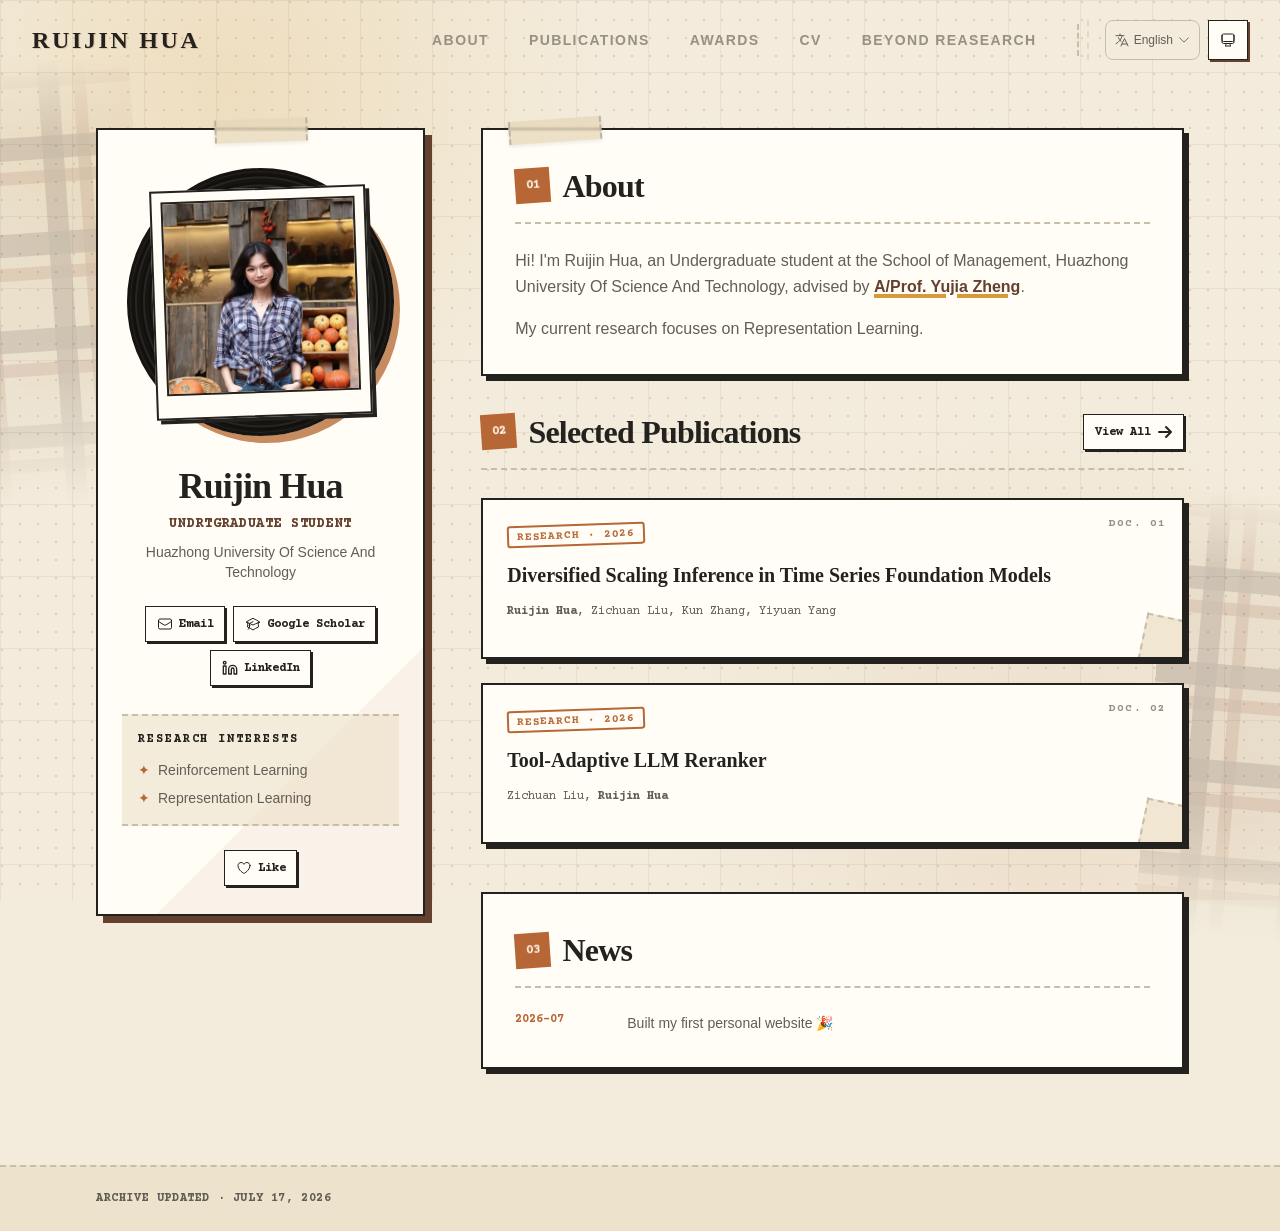
==== index.html @ 6fd224b4 "deploy: update personal website" ====
<!DOCTYPE html><html lang="en" class="scroll-smooth __variable_90e039 __variable_72efe0"><head><meta charSet="utf-8"/><meta name="viewport" content="width=device-width, initial-scale=1"/><link rel="preload" href="/_next/static/media/09f7b6b7f4b56175-s.p.woff2" as="font" crossorigin="" type="font/woff2"/><link rel="preload" href="/_next/static/media/111c93f1bc244164-s.p.woff2" as="font" crossorigin="" type="font/woff2"/><link rel="preload" href="/_next/static/media/828e2958d60bafae-s.p.woff2" as="font" crossorigin="" type="font/woff2"/><link rel="preload" as="image" href="/pic.webp"/><link rel="stylesheet" href="/_next/static/css/dcb4f4317fb0b01f.css" data-precedence="next"/><link rel="preload" as="script" fetchPriority="low" href="/_next/static/chunks/webpack-fb77278d7ba6eedd.js"/><script src="/_next/static/chunks/4bd1b696-bebff0c8ff51ea96.js" async=""></script><script src="/_next/static/chunks/684-4647962414a1f716.js" async=""></script><script src="/_next/static/chunks/main-app-37f6ae3cd4933d7b.js" async=""></script><script src="/_next/static/chunks/985-14a67e0942c586fa.js" async=""></script><script src="/_next/static/chunks/654-9791e7b268088b64.js" async=""></script><script src="/_next/static/chunks/659-5ff30dbaa3307cd6.js" async=""></script><script src="/_next/static/chunks/app/layout-3bff8e3418ca4661.js" async=""></script><script src="/_next/static/chunks/161-66b1f65308fcf890.js" async=""></script><script src="/_next/static/chunks/564-d0d5112e43885b52.js" async=""></script><script src="/_next/static/chunks/app/page-f70064fa65fbefa9.js" async=""></script><meta name="next-size-adjust" content=""/><link rel="icon" href="/icon.svg" type="image/svg+xml"/><link rel="dns-prefetch" href="https://jialeliu.com"/><link rel="preconnect" href="https://jialeliu.com" crossorigin=""/><link rel="preload" as="font" type="font/woff2" href="https://jialeliu.com/fonts/georgiab.woff2" crossorigin=""/><link rel="preload" as="font" type="font/woff2" href="/fonts/ChillHuoGothic_F_Bold.woff2" crossorigin=""/><script>
              try {
                const theme = localStorage.getItem('theme-storage');
                const parsed = theme ? JSON.parse(theme) : null;
                const setting = parsed?.state?.theme || 'system';
                const prefersDark = typeof window !== 'undefined' && window.matchMedia && window.matchMedia('(prefers-color-scheme: dark)').matches;
                const effective = setting === 'dark' ? 'dark' : (setting === 'light' ? 'light' : (prefersDark ? 'dark' : 'light'));
                var root = document.documentElement;
                root.classList.add(effective);
                root.setAttribute('data-theme', effective);
              } catch (e) {
                var root = document.documentElement;
                root.classList.add('light');
                root.setAttribute('data-theme', 'light');
              }
            </script><script>
    try {
      const cfg = {"enabled":true,"locales":["zh","en"],"defaultLocale":"en","mode":"fixed","fixedLocale":"en","persist":true,"switcher":true,"labels":{"zh":"中文","en":"English"}};
      const storageKey = 'locale-storage';
      const normalize = (value) => typeof value === 'string' ? value.trim().replace('_', '-').toLowerCase() : '';
      const matchLocale = (candidate) => {
        const normalized = normalize(candidate);
        if (!normalized) return null;
        if (cfg.locales.includes(normalized)) return normalized;
        const language = normalized.split('-')[0];
        if (cfg.locales.includes(language)) return language;
        return null;
      };

      let resolved = null;

      if (!cfg.enabled) {
        resolved = cfg.defaultLocale;
      } else if (cfg.persist) {
        resolved = matchLocale(localStorage.getItem(storageKey));
      }

      if (!resolved) {
        if (cfg.mode === 'fixed') {
          resolved = cfg.fixedLocale;
        } else {
          resolved = matchLocale(navigator.language);
        }
      }

      if (!resolved) {
        resolved = cfg.defaultLocale;
      }

      const root = document.documentElement;
      root.lang = resolved;
      root.setAttribute('data-locale', resolved);

      if (cfg.persist) {
        localStorage.setItem(storageKey, resolved);
      }
    } catch (e) {
      const root = document.documentElement;
      root.lang = 'en';
      root.setAttribute('data-locale', 'en');
    }
  </script><title>Ruijin Hua</title><meta name="description" content="Undergraduate student at Huazhong University Of Science And Technology."/><meta name="author" content="Ruijin Hua"/><meta name="keywords" content="Ruijin Hua,PhD,Research,Huazhong University Of Science And Technology"/><meta name="creator" content="Ruijin Hua"/><meta name="publisher" content="Ruijin Hua"/><meta property="og:title" content="Ruijin Hua"/><meta property="og:description" content="Undergraduate student at Huazhong University Of Science And Technology."/><meta property="og:site_name" content="Ruijin Hua&#x27;s Academic Website"/><meta property="og:locale" content="en_US"/><meta property="og:type" content="website"/><meta name="twitter:card" content="summary"/><meta name="twitter:title" content="Ruijin Hua"/><meta name="twitter:description" content="Undergraduate student at Huazhong University Of Science And Technology."/><link rel="icon" href="/icon.svg"/><script>document.querySelectorAll('body link[rel="icon"], body link[rel="apple-touch-icon"]').forEach(el => document.head.appendChild(el))</script><script src="/_next/static/chunks/polyfills-42372ed130431b0a.js" noModule=""></script></head><body class="min-h-screen bg-paper-base font-sans text-ink-black antialiased selection:bg-retro-yellow selection:text-black transition-colors duration-200"><div style="visibility:hidden"><nav class="fixed top-0 left-0 right-0 z-50" data-headlessui-state=""><div class="transition-all duration-200 ease-out border-b-2 bg-transparent border-transparent" style="transform:translateY(-100px)"><div class="max-w-7xl mx-auto px-4 sm:px-6 lg:px-8"><div class="flex justify-between items-center h-16 lg:h-20"><a class="group flex items-center gap-3 flex-shrink-0" href="/"><span class="brand-wordmark text-xl text-foreground transition-colors duration-300 group-hover:text-retro-red lg:text-2xl">Ruijin Hua</span></a><div class="hidden lg:block"><div class="ml-10 flex items-center space-x-3"><div class="relative flex items-baseline space-x-2 mr-4"><a data-nav-href="/" class="relative px-4 py-2 text-sm font-punk rounded-none transition-colors duration-150 z-10 text-foreground" href="/">About</a><a data-nav-href="/publications" class="relative px-4 py-2 text-sm font-punk rounded-none transition-colors duration-150 z-10 text-neutral-500" href="/publications/">Publications</a><a data-nav-href="/awards" class="relative px-4 py-2 text-sm font-punk rounded-none transition-colors duration-150 z-10 text-neutral-500" href="/awards/">Awards</a><a data-nav-href="/cv" class="relative px-4 py-2 text-sm font-punk rounded-none transition-colors duration-150 z-10 text-neutral-500" href="/cv/">CV</a><a data-nav-href="/beyond-research" class="relative px-4 py-2 text-sm font-punk rounded-none transition-colors duration-150 z-10 text-neutral-500" href="/beyond-research/">Beyond Reasearch</a></div><span class="mx-2 hidden h-8 border-l-2 border-dashed border-paper-line lg:block" aria-hidden="true"></span><div class="flex items-center gap-2 border-l-2 border-dashed border-neutral-300 pl-4"><div class="flex h-10 w-14 items-center justify-center rounded-lg border border-neutral-200 bg-background dark:border-[rgba(148,163,184,0.24)] dark:bg-neutral-800"><div class="h-4 w-6 animate-pulse rounded bg-neutral-300"></div></div><div class="nav-control" aria-hidden="true"><span class="nav-control-dot"></span></div></div></div></div><div class="lg:hidden flex items-center space-x-3"><div class="flex h-10 w-14 items-center justify-center rounded-lg border border-neutral-200 bg-background dark:border-[rgba(148,163,184,0.24)] dark:bg-neutral-800"><div class="h-4 w-6 animate-pulse rounded bg-neutral-300"></div></div><div class="nav-control" aria-hidden="true"><span class="nav-control-dot"></span></div><button class="inline-flex items-center justify-center p-2 border-2 border-foreground bg-background text-foreground hover:bg-primary hover:text-background focus:outline-none focus:ring-0 shadow-[2px_2px_0_0_var(--color-foreground)] transition-all active:translate-x-[2px] active:translate-y-[2px] active:shadow-none" id="headlessui-disclosure-button-«R7pdb»" type="button" aria-expanded="false" data-headlessui-state=""><span class="sr-only">Open main menu</span><div><svg xmlns="http://www.w3.org/2000/svg" fill="none" viewBox="0 0 24 24" stroke-width="1.5" stroke="currentColor" aria-hidden="true" data-slot="icon" class="block h-5 w-5 stroke-[3]"><path stroke-linecap="round" stroke-linejoin="round" d="M3.75 6.75h16.5M3.75 12h16.5m-16.5 5.25h16.5"></path></svg></div></button></div></div></div></div></nav><main class="min-h-screen pt-16 lg:pt-20"><div class="mx-auto min-h-screen max-w-6xl px-4 py-8 sm:px-6 lg:px-8 lg:py-12"><div class="grid grid-cols-1 items-start gap-10 lg:grid-cols-[minmax(280px,0.82fr)_minmax(0,1.75fr)] lg:gap-14"><div class="lg:col-span-1"><aside class="profile-scrapbook self-start" style="opacity:0;transform:translateY(18px)"><span class="washi-tape" aria-hidden="true"></span><div class="profile-photo-stage"><span class="vinyl-record" aria-hidden="true"></span><div class="polaroid-frame record-polaroid -rotate-2"><div class="relative aspect-square overflow-hidden border-2 border-ink-black bg-paper-kraft"><img alt="Ruijin Hua" decoding="async" data-nimg="fill" class="object-cover object-[center_38%] saturate-[.9] contrast-[1.03]" style="position:absolute;height:100%;width:100%;left:0;top:0;right:0;bottom:0;color:transparent" src="/pic.webp"/></div></div></div><div class="mt-7 text-center"><h1 class="brand-heading text-4xl font-black tracking-tight text-ink-black">Ruijin Hua</h1><p class="mt-2 font-typewriter text-sm font-bold uppercase tracking-wider text-retro-blue">Undrtgraduate Student</p><p class="mt-2 text-sm text-ink-muted">Huazhong University Of Science And Technology</p></div><div class="mt-6 flex flex-wrap justify-center gap-2"><a href="mailto:ruijin_hua@hust.edu.cn" class="ticket-btn" aria-label="Email" title="Email"><svg xmlns="http://www.w3.org/2000/svg" fill="none" viewBox="0 0 24 24" stroke-width="1.5" stroke="currentColor" aria-hidden="true" data-slot="icon" class="h-4 w-4"><path stroke-linecap="round" stroke-linejoin="round" d="M21.75 6.75v10.5a2.25 2.25 0 0 1-2.25 2.25h-15a2.25 2.25 0 0 1-2.25-2.25V6.75m19.5 0A2.25 2.25 0 0 0 19.5 4.5h-15a2.25 2.25 0 0 0-2.25 2.25m19.5 0v.243a2.25 2.25 0 0 1-1.07 1.916l-7.5 4.615a2.25 2.25 0 0 1-2.36 0L3.32 8.91a2.25 2.25 0 0 1-1.07-1.916V6.75"></path></svg><span>Email</span></a><a href="https://scholar.google.com/citations?user=gtzHPGwAAAAJ&amp;hl=zh-CN" target="_blank" rel="noopener noreferrer" class="ticket-btn" aria-label="Google Scholar" title="Google Scholar"><svg xmlns="http://www.w3.org/2000/svg" fill="none" viewBox="0 0 24 24" stroke-width="1.5" stroke="currentColor" aria-hidden="true" data-slot="icon" class="h-4 w-4"><path stroke-linecap="round" stroke-linejoin="round" d="M4.26 10.147a60.438 60.438 0 0 0-.491 6.347A48.62 48.62 0 0 1 12 20.904a48.62 48.62 0 0 1 8.232-4.41 60.46 60.46 0 0 0-.491-6.347m-15.482 0a50.636 50.636 0 0 0-2.658-.813A59.906 59.906 0 0 1 12 3.493a59.903 59.903 0 0 1 10.399 5.84c-.896.248-1.783.52-2.658.814m-15.482 0A50.717 50.717 0 0 1 12 13.489a50.702 50.702 0 0 1 7.74-3.342M6.75 15a.75.75 0 1 0 0-1.5.75.75 0 0 0 0 1.5Zm0 0v-3.675A55.378 55.378 0 0 1 12 8.443m-7.007 11.55A5.981 5.981 0 0 0 6.75 15.75v-1.5"></path></svg><span>Google Scholar</span></a><a href="https://www.linkedin.com/in/ruijin-hua" target="_blank" rel="noopener noreferrer" class="ticket-btn" aria-label="LinkedIn" title="LinkedIn"><svg xmlns="http://www.w3.org/2000/svg" width="24" height="24" viewBox="0 0 24 24" fill="none" stroke="currentColor" stroke-width="2" stroke-linecap="round" stroke-linejoin="round" class="lucide lucide-linkedin h-4 w-4" aria-hidden="true"><path d="M16 8a6 6 0 0 1 6 6v7h-4v-7a2 2 0 0 0-2-2 2 2 0 0 0-2 2v7h-4v-7a6 6 0 0 1 6-6z"></path><rect width="4" height="12" x="2" y="9"></rect><circle cx="4" cy="4" r="2"></circle></svg><span>LinkedIn</span></a></div><div class="file-note mt-7 w-full"><h2 class="font-typewriter text-xs font-bold uppercase tracking-[0.16em] text-ink-black">Research Interests</h2><ul class="mt-3 space-y-2 text-sm text-ink-muted"><li class="flex gap-2"><span class="text-retro-red" aria-hidden="true">✦</span><span>Reinforcement Learning</span></li><li class="flex gap-2"><span class="text-retro-red" aria-hidden="true">✦</span><span>Representation Learning</span></li></ul></div><div class="relative mt-6"><button class="ticket-btn "><svg xmlns="http://www.w3.org/2000/svg" fill="none" viewBox="0 0 24 24" stroke-width="1.5" stroke="currentColor" aria-hidden="true" data-slot="icon" class="h-4 w-4"><path stroke-linecap="round" stroke-linejoin="round" d="M21 8.25c0-2.485-2.099-4.5-4.688-4.5-1.935 0-3.597 1.126-4.312 2.733-.715-1.607-2.377-2.733-4.313-2.733C5.1 3.75 3 5.765 3 8.25c0 7.22 9 12 9 12s9-4.78 9-12Z"></path></svg><span>Like</span></button></div></aside></div><div class="space-y-10"><section id="about" class="scroll-mt-24 space-y-8"><section class="collage-card relative p-6 sm:p-8" style="opacity:0;transform:translateY(20px)"><span class="washi-tape washi-tape-left" aria-hidden="true"></span><div class="section-heading"><span class="section-number">01</span><h2>About</h2></div><div class="prose-scrapbook mt-6 leading-relaxed text-ink-muted"><p class="mb-4 last:mb-0">Hi! I&#x27;m Ruijin Hua, an Undergraduate student at the School of Management, Huazhong University Of Science And Technology, advised by <a href="https://yjzheng.com" node="[object Object]" target="_blank" rel="noopener noreferrer" class="font-bold text-retro-blue underline decoration-retro-yellow decoration-4 underline-offset-2">A/Prof. Yujia Zheng</a>.</p>
<p class="mb-4 last:mb-0">My current research focuses on Representation Learning.</p></div></section><section class="mb-12"><div class="section-heading mb-7"><span class="section-number">02</span><h2>Selected Publications</h2><a class="ticket-btn ml-auto" href="/publications/"><span>View All</span><svg xmlns="http://www.w3.org/2000/svg" fill="none" viewBox="0 0 24 24" stroke-width="1.5" stroke="currentColor" aria-hidden="true" data-slot="icon" class="h-4 w-4 transform stroke-[3] group-hover:translate-x-1 transition-transform"><path stroke-linecap="round" stroke-linejoin="round" d="M13.5 4.5 21 12m0 0-7.5 7.5M21 12H3"></path></svg></a></div><div class="flex flex-col gap-6"><div class="group relative" style="opacity:0;transform:translateY(20px)"><article class="collage-card relative overflow-hidden p-5 sm:p-6"><span class="absolute right-4 top-4 font-typewriter text-[11px] font-bold tracking-widest text-ink-faint">DOC. <!-- -->01</span><div class="mb-4 flex flex-wrap items-center gap-3 pr-20"><span class="rubber-stamp">Research<!-- --> · <!-- -->2026</span></div><h3 class="relative z-10 mb-3 text-xl font-black leading-snug text-ink-black"><a href="https://arxiv.org/abs/2601.17376" target="_blank" rel="noopener noreferrer" class="block transition-colors hover:text-retro-blue hover:underline hover:decoration-retro-yellow hover:decoration-4 hover:underline-offset-4">Diversified Scaling Inference in Time Series Foundation Models</a></h3><div class="relative z-10 mb-3 font-typewriter text-xs leading-relaxed text-ink-muted"><span><span class="font-semibold ">Ruijin Hua</span>, </span><span><span class=" ">Zichuan Liu</span>, </span><span><span class=" ">Kun Zhang</span>, </span><span><span class=" ">Yiyuan Yang</span></span></div><div class="absolute -bottom-2 -right-2 h-12 w-12 rotate-12 border-l-2 border-t-2 border-dashed border-paper-line bg-paper-kraft/60" aria-hidden="true"></div></article></div><div class="group relative" style="opacity:0;transform:translateY(20px)"><article class="collage-card relative overflow-hidden p-5 sm:p-6"><span class="absolute right-4 top-4 font-typewriter text-[11px] font-bold tracking-widest text-ink-faint">DOC. <!-- -->02</span><div class="mb-4 flex flex-wrap items-center gap-3 pr-20"><span class="rubber-stamp">Research<!-- --> · <!-- -->2026</span></div><h3 class="relative z-10 mb-3 text-xl font-black leading-snug text-ink-black"><a href="https://arxiv.org/abs/2607.10555" target="_blank" rel="noopener noreferrer" class="block transition-colors hover:text-retro-blue hover:underline hover:decoration-retro-yellow hover:decoration-4 hover:underline-offset-4">Tool-Adaptive LLM Reranker</a></h3><div class="relative z-10 mb-3 font-typewriter text-xs leading-relaxed text-ink-muted"><span><span class=" ">Zichuan Liu</span>, </span><span><span class="font-semibold ">Ruijin Hua</span></span></div><div class="absolute -bottom-2 -right-2 h-12 w-12 rotate-12 border-l-2 border-t-2 border-dashed border-paper-line bg-paper-kraft/60" aria-hidden="true"></div></article></div></div></section><section class="collage-card relative p-6 sm:p-8" style="opacity:0;transform:translateY(20px)"><div class="section-heading"><span class="section-number">03</span><h2>News</h2></div><div class="mt-6 space-y-4"><div class="grid gap-2 border-b border-dashed border-paper-line pb-4 last:border-0 last:pb-0 sm:grid-cols-[6.5rem_1fr]"><span class="font-typewriter text-xs font-bold text-retro-red">2026-07</span><p class="text-sm leading-relaxed text-ink-muted">Built my first personal website 🎉</p></div></div></section></section></div></div></div><!--$--><!--/$--><!--$--><!--/$--></main><footer class="mt-12 border-t-2 border-dashed border-paper-line bg-paper-kraft/50"><div class="max-w-6xl mx-auto px-4 sm:px-6 lg:px-8 py-6"><div class="flex flex-col sm:flex-row justify-between items-center gap-2"><p class="font-typewriter text-xs font-bold uppercase tracking-wider text-ink-muted">Archive updated · <!-- -->July 17, 2026</p></div></div></footer></div><script src="/_next/static/chunks/webpack-fb77278d7ba6eedd.js" async=""></script><script>(self.__next_f=self.__next_f||[]).push([0])</script><script>self.__next_f.push([1,"1:\"$Sreact.fragment\"\n3:I[3719,[\"985\",\"static/chunks/985-14a67e0942c586fa.js\",\"654\",\"static/chunks/654-9791e7b268088b64.js\",\"659\",\"static/chunks/659-5ff30dbaa3307cd6.js\",\"177\",\"static/chunks/app/layout-3bff8e3418ca4661.js\"],\"ThemeProvider\"]\n4:I[310,[\"985\",\"static/chunks/985-14a67e0942c586fa.js\",\"654\",\"static/chunks/654-9791e7b268088b64.js\",\"659\",\"static/chunks/659-5ff30dbaa3307cd6.js\",\"177\",\"static/chunks/app/layout-3bff8e3418ca4661.js\"],\"LocaleProvider\"]\n5:I[4574,[\"985\",\"static/chunks/985-14a67e0942c586fa.js\",\"654\",\"static/chunks/654-9791e7b268088b64.js\",\"659\",\"static/chunks/659-5ff30dbaa3307cd6.js\",\"177\",\"static/chunks/app/layout-3bff8e3418ca4661.js\"],\"default\"]\n6:I[7555,[],\"\"]\n7:I[1295,[],\"\"]\n8:I[2548,[\"985\",\"static/chunks/985-14a67e0942c586fa.js\",\"654\",\"static/chunks/654-9791e7b268088b64.js\",\"659\",\"static/chunks/659-5ff30dbaa3307cd6.js\",\"177\",\"static/chunks/app/layout-3bff8e3418ca4661.js\"],\"default\"]\n9:I[8521,[\"985\",\"static/chunks/985-14a67e0942c586fa.js\",\"161\",\"static/chunks/161-66b1f65308fcf890.js\",\"564\",\"static/chunks/564-d0d5112e43885b52.js\",\"974\",\"static/chunks/app/page-f70064fa65fbefa9.js\"],\"default\"]\n12:I[9665,[],\"MetadataBoundary\"]\n14:I[9665,[],\"OutletBoundary\"]\n17:I[4911,[],\"AsyncMetadataOutlet\"]\n19:I[9665,[],\"ViewportBoundary\"]\n1b:I[6614,[],\"\"]\n:HL[\"/_next/static/media/09f7b6b7f4b56175-s.p.woff2\",\"font\",{\"crossOrigin\":\"\",\"type\":\"font/woff2\"}]\n:HL[\"/_next/static/media/111c93f1bc244164-s.p.woff2\",\"font\",{\"crossOrigin\":\"\",\"type\":\"font/woff2\"}]\n:HL[\"/_next/static/media/828e2958d60bafae-s.p.woff2\",\"font\",{\"crossOrigin\":\"\",\"type\":\"font/woff2\"}]\n:HL[\"/_next/static/css/dcb4f4317fb0b01f.css\",\"style\"]\n2:T5d8,\n    try {\n      const cfg = {\"enabled\":true,\"locales\":[\"zh\",\"en\"],\"defaultLocale\":\"en\",\"mode\":\"fixed\",\"fixedLocale\":\"en\",\"persist\":true,\"switcher\":true,\"labels\":{\"zh\":\"中文\",\"en\":\"English\"}};\n      const storageKey = 'locale-storage';\n      const normalize = (value) =\u003e typeof value === 'string' ? value.trim().replace('_', '-').toLowerCase() : '';\n      const matchLocale = (candidate) =\u003e {\n        const "])</script><script>self.__next_f.push([1,"normalized = normalize(candidate);\n        if (!normalized) return null;\n        if (cfg.locales.includes(normalized)) return normalized;\n        const language = normalized.split('-')[0];\n        if (cfg.locales.includes(language)) return language;\n        return null;\n      };\n\n      let resolved = null;\n\n      if (!cfg.enabled) {\n        resolved = cfg.defaultLocale;\n      } else if (cfg.persist) {\n        resolved = matchLocale(localStorage.getItem(storageKey));\n      }\n\n      if (!resolved) {\n        if (cfg.mode === 'fixed') {\n          resolved = cfg.fixedLocale;\n        } else {\n          resolved = matchLocale(navigator.language);\n        }\n      }\n\n      if (!resolved) {\n        resolved = cfg.defaultLocale;\n      }\n\n      const root = document.documentElement;\n      root.lang = resolved;\n      root.setAttribute('data-locale', resolved);\n\n      if (cfg.persist) {\n        localStorage.setItem(storageKey, resolved);\n      }\n    } catch (e) {\n      const root = document.documentElement;\n      root.lang = 'en';\n      root.setAttribute('data-locale', 'en');\n    }\n  a:T56e,The advancement of Time Series Foundation Models (TSFMs) has been driven primarily by large-scale pre-training, but inference-time compute potential remains largely untapped. This work systematically investigates two questions: how do TSFMs behave under standard sampling-based inference scaling, and can controlled sampling diversity enhance performance? We first examine the properties of TSFMs under standard sampling often fail to adhere to scaling laws due to insufficient exploration of the solution space. Building on this, we then delve into diversified inference scaling via tailored time series perturbations to expand the generative distribution's support. We theoretically analyze the diversity-fidelity trade-off and derive a critical sample threshold for diversified sampling to outperform standard sampling. Extensive experiments across various TSFMs and datasets show proper diversified inference scaling yields substantial performance ga"])</script><script>self.__next_f.push([1,"ins without parameter updates, establishing inference design as a critical, compute-efficient dimension of TSFM optimization. As an application, we propose RobustMSE, a rigorous metric to quantify the headroom performance of TSFM under a fixed budget. Overall, our findings clarify these factor interactions, enabling reliable performance via diverse large-scale inference time series in parallel environments without re-training TSFMs.b:T6cb,@misc{hua2026diversifiedscalinginferencetime,\n  title = {Diversified Scaling Inference in Time Series Foundation Models},\n  author = {Ruijin Hua and Zichuan Liu and Kun Zhang and Yiyuan Yang},\n  year = {2026},\n  eprint = {2601.17376},\n  archivePrefix = {arXiv},\n  primaryClass = {cs.LG},\n  url = {https://arxiv.org/abs/2601.17376},\n  abstract = {The advancement of Time Series Foundation Models (TSFMs) has been driven primarily by large-scale pre-training, but inference-time compute potential remains largely untapped. This work systematically investigates two questions: how do TSFMs behave under standard sampling-based inference scaling, and can controlled sampling diversity enhance performance? We first examine the properties of TSFMs under standard sampling often fail to adhere to scaling laws due to insufficient exploration of the solution space. Building on this, we then delve into diversified inference scaling via tailored time series perturbations to expand the generative distribution's support. We theoretically analyze the diversity-fidelity trade-off and derive a critical sample threshold for diversified sampling to outperform standard sampling. Extensive experiments across various TSFMs and datasets show proper diversified inference scaling yields substantial performance gains without parameter updates, establishing inference design as a critical, compute-efficient dimension of TSFM optimization. As an application, we propose RobustMSE, a rigorous metric to quantify the headroom performance of TSFM under a fixed budget. Overall, our findings clarify these factor interactio"])</script><script>self.__next_f.push([1,"ns, enabling reliable performance via diverse large-scale inference time series in parallel environments without re-training TSFMs.}\n}c:T51a,Generative Large Language Models (LLMs) have revolutionized information retrieval, yet their strictly parametric nature frequently leads to severe factual hallucinations when confronted with complex queries beyond their epistemic boundaries. While external tool-calling can mitigate this, indiscriminately invoking search tools for every document during reranking incurs prohibitive latency overheads, creating an intractable accuracy-efficiency dilemma. To address this challenge, we propose TALRanker, a novel framework that formalizes pointwise relevance scoring as an agentic Markov decision process. We optimize it via a two-stage training paradigm. An initial warm-up utilizes a language-preserving hybrid loss to prevent the catastrophic forgetting of native generative capacities. Subsequently, an asymmetric cost-aware reward equipped in reinforcement learning forces the policy to autonomously bypass tools for maximum efficiency when confident, while selectively retrieving external evidence to avert severe hallucination penalties when uncertain. Extensive evaluations demonstrate that TALRanker achieves state-of-the-art performance across standard and reasoning-intensive retrieval benchmarks, matching throughput with pointwise rerankers while outperforming parameter-heavy reasoning models.d:T62d,@misc{liu2026tooladaptivellmreranker,\n  title = {Tool-Adaptive LLM Reranker},\n  author = {Zichuan Liu and Ruijin Hua},\n  year = {2026},\n  eprint = {2607.10555},\n  archivePrefix = {arXiv},\n  primaryClass = {cs.IR},\n  url = {https://arxiv.org/abs/2607.10555},\n  abstract = {Generative Large Language Models (LLMs) have revolutionized information retrieval, yet their strictly parametric nature frequently leads to severe factual hallucinations when confronted with complex queries beyond their epistemic boundaries. While external tool-calling can mitigate this, indiscriminately invoking search "])</script><script>self.__next_f.push([1,"tools for every document during reranking incurs prohibitive latency overheads, creating an intractable accuracy-efficiency dilemma. To address this challenge, we propose TALRanker, a novel framework that formalizes pointwise relevance scoring as an agentic Markov decision process. We optimize it via a two-stage training paradigm. An initial warm-up utilizes a language-preserving hybrid loss to prevent the catastrophic forgetting of native generative capacities. Subsequently, an asymmetric cost-aware reward equipped in reinforcement learning forces the policy to autonomously bypass tools for maximum efficiency when confident, while selectively retrieving external evidence to avert severe hallucination penalties when uncertain. Extensive evaluations demonstrate that TALRanker achieves state-of-the-art performance across standard and reasoning-intensive retrieval benchmarks, matching throughput with pointwise rerankers while outperforming parameter-heavy reasoning models.}\n}e:T56e,The advancement of Time Series Foundation Models (TSFMs) has been driven primarily by large-scale pre-training, but inference-time compute potential remains largely untapped. This work systematically investigates two questions: how do TSFMs behave under standard sampling-based inference scaling, and can controlled sampling diversity enhance performance? We first examine the properties of TSFMs under standard sampling often fail to adhere to scaling laws due to insufficient exploration of the solution space. Building on this, we then delve into diversified inference scaling via tailored time series perturbations to expand the generative distribution's support. We theoretically analyze the diversity-fidelity trade-off and derive a critical sample threshold for diversified sampling to outperform standard sampling. Extensive experiments across various TSFMs and datasets show proper diversified inference scaling yields substantial performance gains without parameter updates, establishing inference design as a critical, compute-efficient dimens"])</script><script>self.__next_f.push([1,"ion of TSFM optimization. As an application, we propose RobustMSE, a rigorous metric to quantify the headroom performance of TSFM under a fixed budget. Overall, our findings clarify these factor interactions, enabling reliable performance via diverse large-scale inference time series in parallel environments without re-training TSFMs.f:T6cb,@misc{hua2026diversifiedscalinginferencetime,\n  title = {Diversified Scaling Inference in Time Series Foundation Models},\n  author = {Ruijin Hua and Zichuan Liu and Kun Zhang and Yiyuan Yang},\n  year = {2026},\n  eprint = {2601.17376},\n  archivePrefix = {arXiv},\n  primaryClass = {cs.LG},\n  url = {https://arxiv.org/abs/2601.17376},\n  abstract = {The advancement of Time Series Foundation Models (TSFMs) has been driven primarily by large-scale pre-training, but inference-time compute potential remains largely untapped. This work systematically investigates two questions: how do TSFMs behave under standard sampling-based inference scaling, and can controlled sampling diversity enhance performance? We first examine the properties of TSFMs under standard sampling often fail to adhere to scaling laws due to insufficient exploration of the solution space. Building on this, we then delve into diversified inference scaling via tailored time series perturbations to expand the generative distribution's support. We theoretically analyze the diversity-fidelity trade-off and derive a critical sample threshold for diversified sampling to outperform standard sampling. Extensive experiments across various TSFMs and datasets show proper diversified inference scaling yields substantial performance gains without parameter updates, establishing inference design as a critical, compute-efficient dimension of TSFM optimization. As an application, we propose RobustMSE, a rigorous metric to quantify the headroom performance of TSFM under a fixed budget. Overall, our findings clarify these factor interactions, enabling reliable performance via diverse large-scale inference time series in parallel environm"])</script><script>self.__next_f.push([1,"ents without re-training TSFMs.}\n}10:T51a,Generative Large Language Models (LLMs) have revolutionized information retrieval, yet their strictly parametric nature frequently leads to severe factual hallucinations when confronted with complex queries beyond their epistemic boundaries. While external tool-calling can mitigate this, indiscriminately invoking search tools for every document during reranking incurs prohibitive latency overheads, creating an intractable accuracy-efficiency dilemma. To address this challenge, we propose TALRanker, a novel framework that formalizes pointwise relevance scoring as an agentic Markov decision process. We optimize it via a two-stage training paradigm. An initial warm-up utilizes a language-preserving hybrid loss to prevent the catastrophic forgetting of native generative capacities. Subsequently, an asymmetric cost-aware reward equipped in reinforcement learning forces the policy to autonomously bypass tools for maximum efficiency when confident, while selectively retrieving external evidence to avert severe hallucination penalties when uncertain. Extensive evaluations demonstrate that TALRanker achieves state-of-the-art performance across standard and reasoning-intensive retrieval benchmarks, matching throughput with pointwise rerankers while outperforming parameter-heavy reasoning models.11:T62d,@misc{liu2026tooladaptivellmreranker,\n  title = {Tool-Adaptive LLM Reranker},\n  author = {Zichuan Liu and Ruijin Hua},\n  year = {2026},\n  eprint = {2607.10555},\n  archivePrefix = {arXiv},\n  primaryClass = {cs.IR},\n  url = {https://arxiv.org/abs/2607.10555},\n  abstract = {Generative Large Language Models (LLMs) have revolutionized information retrieval, yet their strictly parametric nature frequently leads to severe factual hallucinations when confronted with complex queries beyond their epistemic boundaries. While external tool-calling can mitigate this, indiscriminately invoking search tools for every document during reranking incurs prohibitive latency overheads, creating an intrac"])</script><script>self.__next_f.push([1,"table accuracy-efficiency dilemma. To address this challenge, we propose TALRanker, a novel framework that formalizes pointwise relevance scoring as an agentic Markov decision process. We optimize it via a two-stage training paradigm. An initial warm-up utilizes a language-preserving hybrid loss to prevent the catastrophic forgetting of native generative capacities. Subsequently, an asymmetric cost-aware reward equipped in reinforcement learning forces the policy to autonomously bypass tools for maximum efficiency when confident, while selectively retrieving external evidence to avert severe hallucination penalties when uncertain. Extensive evaluations demonstrate that TALRanker achieves state-of-the-art performance across standard and reasoning-intensive retrieval benchmarks, matching throughput with pointwise rerankers while outperforming parameter-heavy reasoning models.}\n}"])</script><script>self.__next_f.push([1,"0:{\"P\":null,\"b\":\"nC7-oA9IfF_g2UMwPrHhQ\",\"p\":\"\",\"c\":[\"\",\"\"],\"i\":false,\"f\":[[[\"\",{\"children\":[\"__PAGE__\",{}]},\"$undefined\",\"$undefined\",true],[\"\",[\"$\",\"$1\",\"c\",{\"children\":[[[\"$\",\"link\",\"0\",{\"rel\":\"stylesheet\",\"href\":\"/_next/static/css/dcb4f4317fb0b01f.css\",\"precedence\":\"next\",\"crossOrigin\":\"$undefined\",\"nonce\":\"$undefined\"}]],[\"$\",\"html\",null,{\"lang\":\"en\",\"className\":\"scroll-smooth __variable_90e039 __variable_72efe0\",\"suppressHydrationWarning\":true,\"children\":[[\"$\",\"head\",null,{\"children\":[[\"$\",\"link\",null,{\"rel\":\"icon\",\"href\":\"/icon.svg\",\"type\":\"image/svg+xml\"}],[\"$\",\"link\",null,{\"rel\":\"dns-prefetch\",\"href\":\"https://jialeliu.com\"}],[\"$\",\"link\",null,{\"rel\":\"preconnect\",\"href\":\"https://jialeliu.com\",\"crossOrigin\":\"\"}],[\"$\",\"link\",null,{\"rel\":\"preload\",\"as\":\"font\",\"type\":\"font/woff2\",\"href\":\"https://jialeliu.com/fonts/georgiab.woff2\",\"crossOrigin\":\"\"}],[\"$\",\"link\",null,{\"rel\":\"preload\",\"as\":\"font\",\"type\":\"font/woff2\",\"href\":\"/fonts/ChillHuoGothic_F_Bold.woff2\",\"crossOrigin\":\"\"}],[\"$\",\"script\",null,{\"dangerouslySetInnerHTML\":{\"__html\":\"\\n              try {\\n                const theme = localStorage.getItem('theme-storage');\\n                const parsed = theme ? JSON.parse(theme) : null;\\n                const setting = parsed?.state?.theme || 'system';\\n                const prefersDark = typeof window !== 'undefined' \u0026\u0026 window.matchMedia \u0026\u0026 window.matchMedia('(prefers-color-scheme: dark)').matches;\\n                const effective = setting === 'dark' ? 'dark' : (setting === 'light' ? 'light' : (prefersDark ? 'dark' : 'light'));\\n                var root = document.documentElement;\\n                root.classList.add(effective);\\n                root.setAttribute('data-theme', effective);\\n              } catch (e) {\\n                var root = document.documentElement;\\n                root.classList.add('light');\\n                root.setAttribute('data-theme', 'light');\\n              }\\n            \"}}],[\"$\",\"script\",null,{\"dangerouslySetInnerHTML\":{\"__html\":\"$2\"}}]]}],[\"$\",\"body\",null,{\"className\":\"min-h-screen bg-paper-base font-sans text-ink-black antialiased selection:bg-retro-yellow selection:text-black transition-colors duration-200\",\"children\":[\"$\",\"$L3\",null,{\"children\":[\"$\",\"$L4\",null,{\"config\":{\"enabled\":true,\"locales\":[\"zh\",\"en\"],\"defaultLocale\":\"en\",\"mode\":\"fixed\",\"fixedLocale\":\"en\",\"persist\":true,\"switcher\":true,\"labels\":{\"zh\":\"中文\",\"en\":\"English\"}},\"children\":[[\"$\",\"$L5\",null,{\"items\":[{\"title\":\"About\",\"type\":\"page\",\"target\":\"about\",\"href\":\"/\"},{\"title\":\"Publications\",\"type\":\"page\",\"target\":\"publications\",\"href\":\"/publications\"},{\"title\":\"Awards\",\"type\":\"page\",\"target\":\"awards\",\"href\":\"/awards\"},{\"title\":\"CV\",\"type\":\"page\",\"target\":\"cv\",\"href\":\"/cv\"},{\"title\":\"Beyond Reasearch\",\"type\":\"page\",\"target\":\"beyond-research\",\"href\":\"/beyond-research\"}],\"siteTitle\":\"Ruijin Hua\",\"enableOnePageMode\":false,\"i18n\":\"$0:f:0:1:1:props:children:1:props:children:1:props:children:props:children:props:config\",\"itemsByLocale\":{\"zh\":[{\"title\":\"关于我\",\"type\":\"page\",\"target\":\"about\",\"href\":\"/\"},{\"title\":\"论文\",\"type\":\"page\",\"target\":\"publications\",\"href\":\"/publications\"},{\"title\":\"奖项\",\"type\":\"page\",\"target\":\"awards\",\"href\":\"/awards\"},{\"title\":\"简历\",\"type\":\"page\",\"target\":\"cv\",\"href\":\"/cv\"},{\"title\":\"科研之外\",\"type\":\"page\",\"target\":\"beyond-research\",\"href\":\"/beyond-research\"}],\"en\":[{\"title\":\"About\",\"type\":\"page\",\"target\":\"about\",\"href\":\"/\"},{\"title\":\"Publications\",\"type\":\"page\",\"target\":\"publications\",\"href\":\"/publications\"},{\"title\":\"Awards\",\"type\":\"page\",\"target\":\"awards\",\"href\":\"/awards\"},{\"title\":\"CV\",\"type\":\"page\",\"target\":\"cv\",\"href\":\"/cv\"},{\"title\":\"Beyond Reasearch\",\"type\":\"page\",\"target\":\"beyond-research\",\"href\":\"/beyond-research\"}]},\"siteTitleByLocale\":{\"zh\":\"华芮瑾\",\"en\":\"Ruijin Hua\"}}],[\"$\",\"main\",null,{\"className\":\"min-h-screen pt-16 lg:pt-20\",\"children\":[\"$\",\"$L6\",null,{\"parallelRouterKey\":\"children\",\"error\":\"$undefined\",\"errorStyles\":\"$undefined\",\"errorScripts\":\"$undefined\",\"template\":[\"$\",\"$L7\",null,{}],\"templateStyles\":\"$undefined\",\"templateScripts\":\"$undefined\",\"notFound\":[[[\"$\",\"title\",null,{\"children\":\"404: This page could not be found.\"}],[\"$\",\"div\",null,{\"style\":{\"fontFamily\":\"system-ui,\\\"Segoe UI\\\",Roboto,Helvetica,Arial,sans-serif,\\\"Apple Color Emoji\\\",\\\"Segoe UI Emoji\\\"\",\"height\":\"100vh\",\"textAlign\":\"center\",\"display\":\"flex\",\"flexDirection\":\"column\",\"alignItems\":\"center\",\"justifyContent\":\"center\"},\"children\":[\"$\",\"div\",null,{\"children\":[[\"$\",\"style\",null,{\"dangerouslySetInnerHTML\":{\"__html\":\"body{color:#000;background:#fff;margin:0}.next-error-h1{border-right:1px solid rgba(0,0,0,.3)}@media (prefers-color-scheme:dark){body{color:#fff;background:#000}.next-error-h1{border-right:1px solid rgba(255,255,255,.3)}}\"}}],[\"$\",\"h1\",null,{\"className\":\"next-error-h1\",\"style\":{\"display\":\"inline-block\",\"margin\":\"0 20px 0 0\",\"padding\":\"0 23px 0 0\",\"fontSize\":24,\"fontWeight\":500,\"verticalAlign\":\"top\",\"lineHeight\":\"49px\"},\"children\":404}],[\"$\",\"div\",null,{\"style\":{\"display\":\"inline-block\"},\"children\":[\"$\",\"h2\",null,{\"style\":{\"fontSize\":14,\"fontWeight\":400,\"lineHeight\":\"49px\",\"margin\":0},\"children\":\"This page could not be found.\"}]}]]}]}]],[]],\"forbidden\":\"$undefined\",\"unauthorized\":\"$undefined\"}]}],[\"$\",\"$L8\",null,{\"lastUpdated\":\"July 17, 2026\",\"lastUpdatedByLocale\":{\"zh\":\"2026年7月17日\",\"en\":\"July 17, 2026\"},\"defaultLocale\":\"en\"}]]}]}]}]]}]]}],{\"children\":[\"__PAGE__\",[\"$\",\"$1\",\"c\",{\"children\":[[\"$\",\"$L9\",null,{\"dataByLocale\":{\"zh\":{\"author\":{\"name\":\"华芮瑾\",\"title\":\"本科生\",\"institution\":\"华中科技大学\",\"avatar\":\"/pic.jpg\"},\"social\":{\"email\":\"ruijin_hua@hust.edu.cn\",\"location\":\"武汉，中国\",\"location_details\":[\"湖北省武汉市洪山区珞喻路1037号，\",\"华中科技大学，武汉，中国\"],\"google_scholar\":\"https://scholar.google.com/citations?user=gtzHPGwAAAAJ\u0026hl=zh-CN\",\"linkedin\":\"https://www.linkedin.com/in/ruijin-hua\"},\"features\":{\"enable_likes\":true,\"enable_one_page_mode\":false},\"enableOnePageMode\":false,\"researchInterests\":[\"强化学习\",\"表征学习\"],\"pagesToShow\":[{\"type\":\"about\",\"id\":\"about\",\"sections\":[{\"id\":\"about\",\"type\":\"markdown\",\"source\":\"bio.md\",\"title\":\"关于我\",\"content\":\"Hiiii！我是华芮瑾，华中科技大学计算金融专业24级在读本科生，现在的导师是 [郑雨嘉](https://yjzheng.com)。\\n\\n最近我的研究方向是隐空间与表征学习相关\\n\\n持续学习中🤓，欢迎dm交流～\\n\"},{\"id\":\"featured_publications\",\"type\":\"publications\",\"title\":\"精选论文\",\"filter\":\"selected\",\"limit\":5,\"publications\":[{\"id\":\"hua2026diversifiedscalinginferencetime\",\"title\":\"Diversified Scaling Inference in Time Series Foundation Models\",\"titleNodes\":[{\"type\":\"text\",\"text\":\"Diversified Scaling Inference in Time Series Foundation Models\"}],\"authors\":[{\"name\":\"Ruijin Hua\",\"isHighlighted\":true,\"isCorresponding\":false,\"isCoAuthor\":false},{\"name\":\"Zichuan Liu\",\"isHighlighted\":false,\"isCorresponding\":false,\"isCoAuthor\":false},{\"name\":\"Kun Zhang\",\"isHighlighted\":false,\"isCorresponding\":false,\"isCoAuthor\":false},{\"name\":\"Yiyuan Yang\",\"isHighlighted\":false,\"isCorresponding\":false,\"isCoAuthor\":false}],\"year\":2026,\"type\":\"preprint\",\"status\":\"published\",\"tags\":[\"Time Series\",\"Foundation Models\",\"Machine Learning\"],\"keywords\":\"$0:f:0:1:2:children:1:props:children:0:props:dataByLocale:zh:pagesToShow:0:sections:1:publications:0:tags\",\"researchArea\":\"machine-learning\",\"journal\":\"\",\"conference\":\"\",\"url\":\"https://arxiv.org/abs/2601.17376\",\"code\":\"https://github.com/zichuan-liu/Diversified-Scaling-Inference-in-TSFMs\",\"abstract\":\"$a\",\"description\":\"\",\"selected\":true,\"preview\":\"fig1.png\",\"bibtex\":\"$b\"},{\"id\":\"liu2026tooladaptivellmreranker\",\"title\":\"Tool-Adaptive LLM Reranker\",\"titleNodes\":[{\"type\":\"text\",\"text\":\"Tool-Adaptive LLM Reranker\"}],\"authors\":[{\"name\":\"Zichuan Liu\",\"isHighlighted\":false,\"isCorresponding\":false,\"isCoAuthor\":false},{\"name\":\"Ruijin Hua\",\"isHighlighted\":true,\"isCorresponding\":false,\"isCoAuthor\":false}],\"year\":2026,\"type\":\"preprint\",\"status\":\"published\",\"tags\":[\"Reranker\",\"Information Retrieval\",\"Reinforcement Learning\"],\"keywords\":\"$0:f:0:1:2:children:1:props:children:0:props:dataByLocale:zh:pagesToShow:0:sections:1:publications:1:tags\",\"researchArea\":\"machine-learning\",\"journal\":\"\",\"conference\":\"\",\"url\":\"https://arxiv.org/abs/2607.10555\",\"abstract\":\"$c\",\"description\":\"\",\"selected\":true,\"preview\":\"fig2.png\",\"bibtex\":\"$d\"}]},{\"id\":\"news\",\"type\":\"list\",\"title\":\"动态\",\"source\":\"news.toml\",\"items\":[{\"date\":\"2026-07\",\"content\":\"搭建了我的第一个个人网站 🎉\"}]}]}]},\"en\":{\"author\":{\"name\":\"Ruijin Hua\",\"title\":\"Undrtgraduate Student\",\"institution\":\"Huazhong University Of Science And Technology\",\"avatar\":\"/pic.jpg\"},\"social\":{\"email\":\"ruijin_hua@hust.edu.cn\",\"location\":\"Wuhan, China\",\"location_details\":[\"No. 1037 Luoyu Road, Hongshan District\",\"Huazhong University Of Science And Technology, Wuhan, China\"],\"google_scholar\":\"https://scholar.google.com/citations?user=gtzHPGwAAAAJ\u0026hl=zh-CN\",\"linkedin\":\"https://www.linkedin.com/in/ruijin-hua\"},\"features\":{\"enable_likes\":true,\"enable_one_page_mode\":false},\"enableOnePageMode\":false,\"researchInterests\":[\"Reinforcement Learning\",\"Representation Learning\"],\"pagesToShow\":[{\"type\":\"about\",\"id\":\"about\",\"sections\":[{\"id\":\"about\",\"type\":\"markdown\",\"source\":\"bio.md\",\"title\":\"About\",\"content\":\"Hi! I'm Ruijin Hua, an Undergraduate student at the School of Management, Huazhong University Of Science And Technology, advised by [A/Prof. Yujia Zheng](https://yjzheng.com).\\n\\nMy current research focuses on Representation Learning.\"},{\"id\":\"featured_publications\",\"type\":\"publications\",\"title\":\"Selected Publications\",\"filter\":\"selected\",\"limit\":5,\"publications\":[{\"id\":\"hua2026diversifiedscalinginferencetime\",\"title\":\"Diversified Scaling Inference in Time Series Foundation Models\",\"titleNodes\":[{\"type\":\"text\",\"text\":\"Diversified Scaling Inference in Time Series Foundation Models\"}],\"authors\":[{\"name\":\"Ruijin Hua\",\"isHighlighted\":true,\"isCorresponding\":false,\"isCoAuthor\":false},{\"name\":\"Zichuan Liu\",\"isHighlighted\":false,\"isCorresponding\":false,\"isCoAuthor\":false},{\"name\":\"Kun Zhang\",\"isHighlighted\":false,\"isCorresponding\":false,\"isCoAuthor\":false},{\"name\":\"Yiyuan Yang\",\"isHighlighted\":false,\"isCorresponding\":false,\"isCoAuthor\":false}],\"year\":2026,\"type\":\"preprint\",\"status\":\"published\",\"tags\":[\"Time Series\",\"Foundation Models\",\"Machine Learning\"],\"keywords\":\"$0:f:0:1:2:children:1:props:children:0:props:dataByLocale:en:pagesToShow:0:sections:1:publications:0:tags\",\"researchArea\":\"machine-learning\",\"journal\":\"\",\"conference\":\"\",\"url\":\"https://arxiv.org/abs/2601.17376\",\"code\":\"https://github.com/zichuan-liu/Diversified-Scaling-Inference-in-TSFMs\",\"abstract\":\"$e\",\"description\":\"\",\"selected\":true,\"preview\":\"fig1.png\",\"bibtex\":\"$f\"},{\"id\":\"liu2026tooladaptivellmreranker\",\"title\":\"Tool-Adaptive LLM Reranker\",\"titleNodes\":[{\"type\":\"text\",\"text\":\"Tool-Adaptive LLM Reranker\"}],\"authors\":[{\"name\":\"Zichuan Liu\",\"isHighlighted\":false,\"isCorresponding\":false,\"isCoAuthor\":false},{\"name\":\"Ruijin Hua\",\"isHighlighted\":true,\"isCorresponding\":false,\"isCoAuthor\":false}],\"year\":2026,\"type\":\"preprint\",\"status\":\"published\",\"tags\":[\"Reranker\",\"Information Retrieval\",\"Reinforcement Learning\"],\"keywords\":\"$0:f:0:1:2:children:1:props:children:0:props:dataByLocale:en:pagesToShow:0:sections:1:publications:1:tags\",\"researchArea\":\"machine-learning\",\"journal\":\"\",\"conference\":\"\",\"url\":\"https://arxiv.org/abs/2607.10555\",\"abstract\":\"$10\",\"description\":\"\",\"selected\":true,\"preview\":\"fig2.png\",\"bibtex\":\"$11\"}]},{\"id\":\"news\",\"type\":\"list\",\"title\":\"News\",\"source\":\"news.toml\",\"items\":[{\"date\":\"2026-07\",\"content\":\"Built my first personal website 🎉\"}]}]}]}},\"defaultLocale\":\"en\"}],[\"$\",\"$L12\",null,{\"children\":\"$L13\"}],null,[\"$\",\"$L14\",null,{\"children\":[\"$L15\",\"$L16\",[\"$\",\"$L17\",null,{\"promise\":\"$@18\"}]]}]]}],{},null,false]},null,false],[\"$\",\"$1\",\"h\",{\"children\":[null,[\"$\",\"$1\",\"aPzNttpjz9wGa0yjtVV_O\",{\"children\":[[\"$\",\"$L19\",null,{\"children\":\"$L1a\"}],[\"$\",\"meta\",null,{\"name\":\"next-size-adjust\",\"content\":\"\"}]]}],null]}],false]],\"m\":\"$undefined\",\"G\":[\"$1b\",\"$undefined\"],\"s\":false,\"S\":true}\n"])</script><script>self.__next_f.push([1,"1c:\"$Sreact.suspense\"\n1d:I[4911,[],\"AsyncMetadata\"]\n13:[\"$\",\"$1c\",null,{\"fallback\":null,\"children\":[\"$\",\"$L1d\",null,{\"promise\":\"$@1e\"}]}]\n"])</script><script>self.__next_f.push([1,"16:null\n"])</script><script>self.__next_f.push([1,"1a:[[\"$\",\"meta\",\"0\",{\"charSet\":\"utf-8\"}],[\"$\",\"meta\",\"1\",{\"name\":\"viewport\",\"content\":\"width=device-width, initial-scale=1\"}]]\n15:null\n"])</script><script>self.__next_f.push([1,"1e:{\"metadata\":[[\"$\",\"title\",\"0\",{\"children\":\"Ruijin Hua\"}],[\"$\",\"meta\",\"1\",{\"name\":\"description\",\"content\":\"Undergraduate student at Huazhong University Of Science And Technology.\"}],[\"$\",\"meta\",\"2\",{\"name\":\"author\",\"content\":\"Ruijin Hua\"}],[\"$\",\"meta\",\"3\",{\"name\":\"keywords\",\"content\":\"Ruijin Hua,PhD,Research,Huazhong University Of Science And Technology\"}],[\"$\",\"meta\",\"4\",{\"name\":\"creator\",\"content\":\"Ruijin Hua\"}],[\"$\",\"meta\",\"5\",{\"name\":\"publisher\",\"content\":\"Ruijin Hua\"}],[\"$\",\"meta\",\"6\",{\"property\":\"og:title\",\"content\":\"Ruijin Hua\"}],[\"$\",\"meta\",\"7\",{\"property\":\"og:description\",\"content\":\"Undergraduate student at Huazhong University Of Science And Technology.\"}],[\"$\",\"meta\",\"8\",{\"property\":\"og:site_name\",\"content\":\"Ruijin Hua's Academic Website\"}],[\"$\",\"meta\",\"9\",{\"property\":\"og:locale\",\"content\":\"en_US\"}],[\"$\",\"meta\",\"10\",{\"property\":\"og:type\",\"content\":\"website\"}],[\"$\",\"meta\",\"11\",{\"name\":\"twitter:card\",\"content\":\"summary\"}],[\"$\",\"meta\",\"12\",{\"name\":\"twitter:title\",\"content\":\"Ruijin Hua\"}],[\"$\",\"meta\",\"13\",{\"name\":\"twitter:description\",\"content\":\"Undergraduate student at Huazhong University Of Science And Technology.\"}],[\"$\",\"link\",\"14\",{\"rel\":\"icon\",\"href\":\"/icon.svg\"}]],\"error\":null,\"digest\":\"$undefined\"}\n18:{\"metadata\":\"$1e:metadata\",\"error\":null,\"digest\":\"$undefined\"}\n"])</script></body></html>
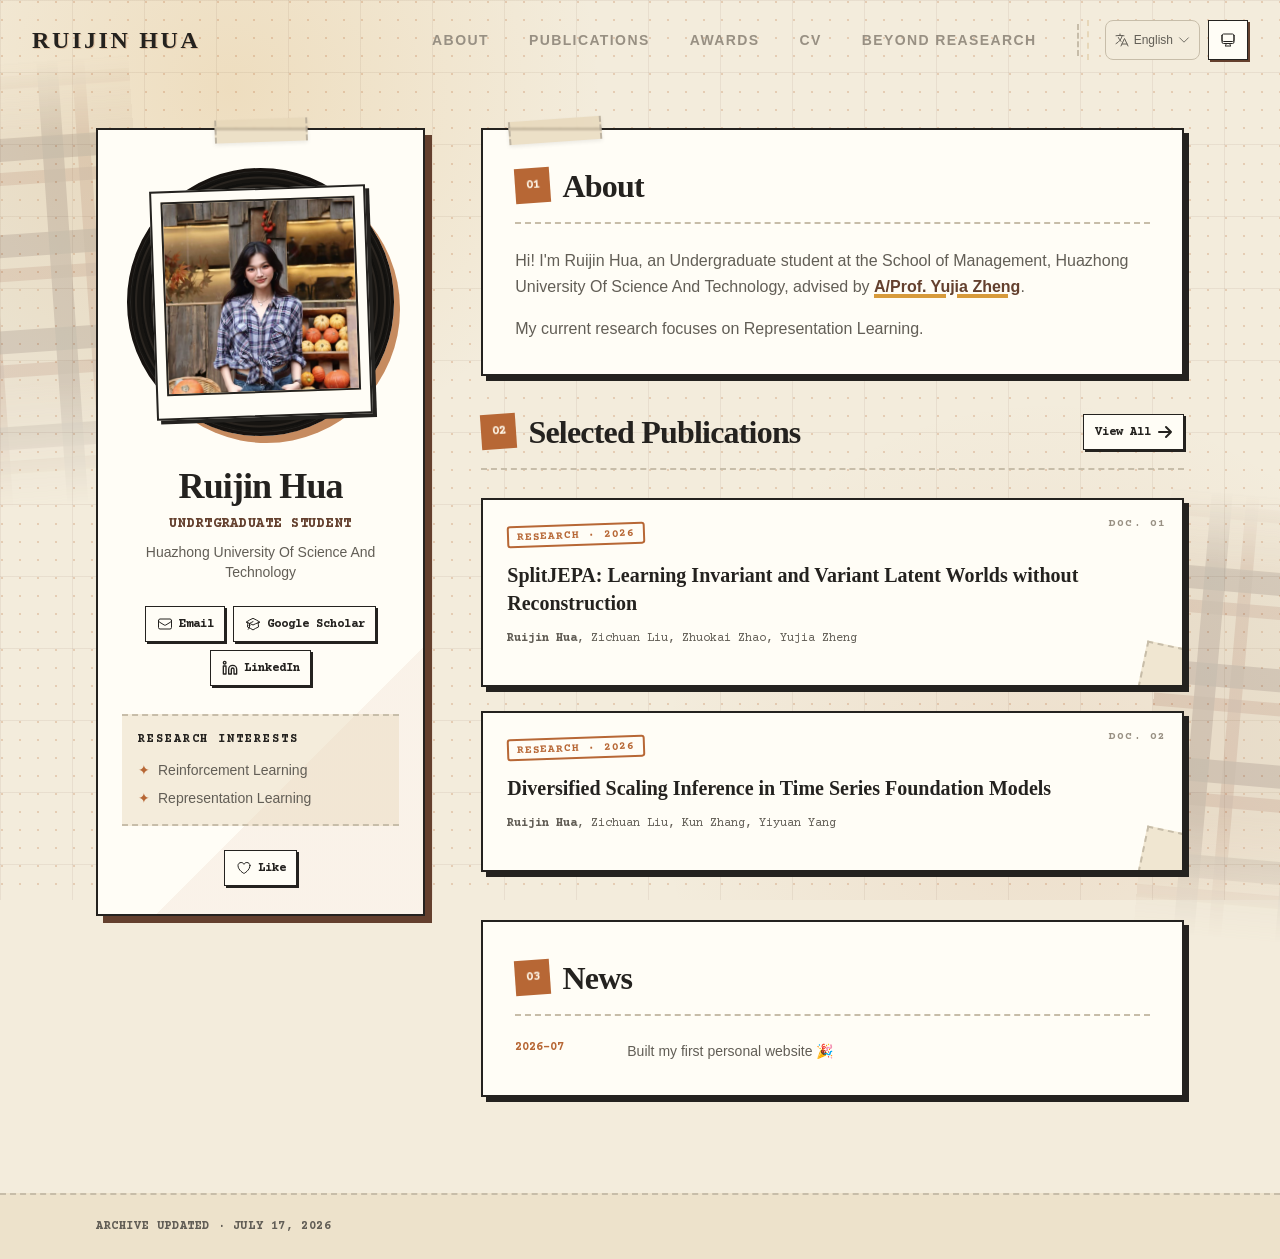
==== commit c2dd9703: "deploy: add SplitJEPA publication" ====
--- a/index.html
+++ b/index.html
@@ -1,4 +1,4 @@
-<!DOCTYPE html><html lang="en" class="scroll-smooth __variable_90e039 __variable_72efe0"><head><meta charSet="utf-8"/><meta name="viewport" content="width=device-width, initial-scale=1"/><link rel="preload" href="/_next/static/media/09f7b6b7f4b56175-s.p.woff2" as="font" crossorigin="" type="font/woff2"/><link rel="preload" href="/_next/static/media/111c93f1bc244164-s.p.woff2" as="font" crossorigin="" type="font/woff2"/><link rel="preload" href="/_next/static/media/828e2958d60bafae-s.p.woff2" as="font" crossorigin="" type="font/woff2"/><link rel="preload" as="image" href="/pic.webp"/><link rel="stylesheet" href="/_next/static/css/dcb4f4317fb0b01f.css" data-precedence="next"/><link rel="preload" as="script" fetchPriority="low" href="/_next/static/chunks/webpack-fb77278d7ba6eedd.js"/><script src="/_next/static/chunks/4bd1b696-bebff0c8ff51ea96.js" async=""></script><script src="/_next/static/chunks/684-4647962414a1f716.js" async=""></script><script src="/_next/static/chunks/main-app-37f6ae3cd4933d7b.js" async=""></script><script src="/_next/static/chunks/985-14a67e0942c586fa.js" async=""></script><script src="/_next/static/chunks/654-9791e7b268088b64.js" async=""></script><script src="/_next/static/chunks/659-5ff30dbaa3307cd6.js" async=""></script><script src="/_next/static/chunks/app/layout-3bff8e3418ca4661.js" async=""></script><script src="/_next/static/chunks/161-66b1f65308fcf890.js" async=""></script><script src="/_next/static/chunks/564-d0d5112e43885b52.js" async=""></script><script src="/_next/static/chunks/app/page-f70064fa65fbefa9.js" async=""></script><meta name="next-size-adjust" content=""/><link rel="icon" href="/icon.svg" type="image/svg+xml"/><link rel="dns-prefetch" href="https://jialeliu.com"/><link rel="preconnect" href="https://jialeliu.com" crossorigin=""/><link rel="preload" as="font" type="font/woff2" href="https://jialeliu.com/fonts/georgiab.woff2" crossorigin=""/><link rel="preload" as="font" type="font/woff2" href="/fonts/ChillHuoGothic_F_Bold.woff2" crossorigin=""/><script>
+<!DOCTYPE html><html lang="en" class="scroll-smooth __variable_90e039 __variable_72efe0"><head><meta charSet="utf-8"/><meta name="viewport" content="width=device-width, initial-scale=1"/><link rel="preload" href="/_next/static/media/09f7b6b7f4b56175-s.p.woff2" as="font" crossorigin="" type="font/woff2"/><link rel="preload" href="/_next/static/media/111c93f1bc244164-s.p.woff2" as="font" crossorigin="" type="font/woff2"/><link rel="preload" href="/_next/static/media/828e2958d60bafae-s.p.woff2" as="font" crossorigin="" type="font/woff2"/><link rel="preload" as="image" href="/pic.webp"/><link rel="stylesheet" href="/_next/static/css/3f195939faa73c78.css" data-precedence="next"/><link rel="preload" as="script" fetchPriority="low" href="/_next/static/chunks/webpack-fb77278d7ba6eedd.js"/><script src="/_next/static/chunks/4bd1b696-bebff0c8ff51ea96.js" async=""></script><script src="/_next/static/chunks/684-4647962414a1f716.js" async=""></script><script src="/_next/static/chunks/main-app-37f6ae3cd4933d7b.js" async=""></script><script src="/_next/static/chunks/985-14a67e0942c586fa.js" async=""></script><script src="/_next/static/chunks/654-9791e7b268088b64.js" async=""></script><script src="/_next/static/chunks/659-5ff30dbaa3307cd6.js" async=""></script><script src="/_next/static/chunks/app/layout-3b476e844d936928.js" async=""></script><script src="/_next/static/chunks/161-66b1f65308fcf890.js" async=""></script><script src="/_next/static/chunks/564-4bd6d1cfa3f1bb01.js" async=""></script><script src="/_next/static/chunks/app/page-f70064fa65fbefa9.js" async=""></script><meta name="next-size-adjust" content=""/><link rel="icon" href="/icon.svg" type="image/svg+xml"/><link rel="dns-prefetch" href="https://jialeliu.com"/><link rel="preconnect" href="https://jialeliu.com" crossorigin=""/><link rel="preload" as="font" type="font/woff2" href="https://jialeliu.com/fonts/georgiab.woff2" crossorigin=""/><link rel="preload" as="font" type="font/woff2" href="/fonts/ChillHuoGothic_F_Bold.woff2" crossorigin=""/><script>
               try {
                 const theme = localStorage.getItem('theme-storage');
                 const parsed = theme ? JSON.parse(theme) : null;
@@ -60,4 +60,4 @@
       root.setAttribute('data-locale', 'en');
     }
   </script><title>Ruijin Hua</title><meta name="description" content="Undergraduate student at Huazhong University Of Science And Technology."/><meta name="author" content="Ruijin Hua"/><meta name="keywords" content="Ruijin Hua,PhD,Research,Huazhong University Of Science And Technology"/><meta name="creator" content="Ruijin Hua"/><meta name="publisher" content="Ruijin Hua"/><meta property="og:title" content="Ruijin Hua"/><meta property="og:description" content="Undergraduate student at Huazhong University Of Science And Technology."/><meta property="og:site_name" content="Ruijin Hua&#x27;s Academic Website"/><meta property="og:locale" content="en_US"/><meta property="og:type" content="website"/><meta name="twitter:card" content="summary"/><meta name="twitter:title" content="Ruijin Hua"/><meta name="twitter:description" content="Undergraduate student at Huazhong University Of Science And Technology."/><link rel="icon" href="/icon.svg"/><script>document.querySelectorAll('body link[rel="icon"], body link[rel="apple-touch-icon"]').forEach(el => document.head.appendChild(el))</script><script src="/_next/static/chunks/polyfills-42372ed130431b0a.js" noModule=""></script></head><body class="min-h-screen bg-paper-base font-sans text-ink-black antialiased selection:bg-retro-yellow selection:text-black transition-colors duration-200"><div style="visibility:hidden"><nav class="fixed top-0 left-0 right-0 z-50" data-headlessui-state=""><div class="transition-all duration-200 ease-out border-b-2 bg-transparent border-transparent" style="transform:translateY(-100px)"><div class="max-w-7xl mx-auto px-4 sm:px-6 lg:px-8"><div class="flex justify-between items-center h-16 lg:h-20"><a class="group flex items-center gap-3 flex-shrink-0" href="/"><span class="brand-wordmark text-xl text-foreground transition-colors duration-300 group-hover:text-retro-red lg:text-2xl">Ruijin Hua</span></a><div class="hidden lg:block"><div class="ml-10 flex items-center space-x-3"><div class="relative flex items-baseline space-x-2 mr-4"><a data-nav-href="/" class="relative px-4 py-2 text-sm font-punk rounded-none transition-colors duration-150 z-10 text-foreground" href="/">About</a><a data-nav-href="/publications" class="relative px-4 py-2 text-sm font-punk rounded-none transition-colors duration-150 z-10 text-neutral-500" href="/publications/">Publications</a><a data-nav-href="/awards" class="relative px-4 py-2 text-sm font-punk rounded-none transition-colors duration-150 z-10 text-neutral-500" href="/awards/">Awards</a><a data-nav-href="/cv" class="relative px-4 py-2 text-sm font-punk rounded-none transition-colors duration-150 z-10 text-neutral-500" href="/cv/">CV</a><a data-nav-href="/beyond-research" class="relative px-4 py-2 text-sm font-punk rounded-none transition-colors duration-150 z-10 text-neutral-500" href="/beyond-research/">Beyond Reasearch</a></div><span class="mx-2 hidden h-8 border-l-2 border-dashed border-paper-line lg:block" aria-hidden="true"></span><div class="flex items-center gap-2 border-l-2 border-dashed border-neutral-300 pl-4"><div class="flex h-10 w-14 items-center justify-center rounded-lg border border-neutral-200 bg-background dark:border-[rgba(148,163,184,0.24)] dark:bg-neutral-800"><div class="h-4 w-6 animate-pulse rounded bg-neutral-300"></div></div><div class="nav-control" aria-hidden="true"><span class="nav-control-dot"></span></div></div></div></div><div class="lg:hidden flex items-center space-x-3"><div class="flex h-10 w-14 items-center justify-center rounded-lg border border-neutral-200 bg-background dark:border-[rgba(148,163,184,0.24)] dark:bg-neutral-800"><div class="h-4 w-6 animate-pulse rounded bg-neutral-300"></div></div><div class="nav-control" aria-hidden="true"><span class="nav-control-dot"></span></div><button class="inline-flex items-center justify-center p-2 border-2 border-foreground bg-background text-foreground hover:bg-primary hover:text-background focus:outline-none focus:ring-0 shadow-[2px_2px_0_0_var(--color-foreground)] transition-all active:translate-x-[2px] active:translate-y-[2px] active:shadow-none" id="headlessui-disclosure-button-«R7pdb»" type="button" aria-expanded="false" data-headlessui-state=""><span class="sr-only">Open main menu</span><div><svg xmlns="http://www.w3.org/2000/svg" fill="none" viewBox="0 0 24 24" stroke-width="1.5" stroke="currentColor" aria-hidden="true" data-slot="icon" class="block h-5 w-5 stroke-[3]"><path stroke-linecap="round" stroke-linejoin="round" d="M3.75 6.75h16.5M3.75 12h16.5m-16.5 5.25h16.5"></path></svg></div></button></div></div></div></div></nav><main class="min-h-screen pt-16 lg:pt-20"><div class="mx-auto min-h-screen max-w-6xl px-4 py-8 sm:px-6 lg:px-8 lg:py-12"><div class="grid grid-cols-1 items-start gap-10 lg:grid-cols-[minmax(280px,0.82fr)_minmax(0,1.75fr)] lg:gap-14"><div class="lg:col-span-1"><aside class="profile-scrapbook self-start" style="opacity:0;transform:translateY(18px)"><span class="washi-tape" aria-hidden="true"></span><div class="profile-photo-stage"><span class="vinyl-record" aria-hidden="true"></span><div class="polaroid-frame record-polaroid -rotate-2"><div class="relative aspect-square overflow-hidden border-2 border-ink-black bg-paper-kraft"><img alt="Ruijin Hua" decoding="async" data-nimg="fill" class="object-cover object-[center_38%] saturate-[.9] contrast-[1.03]" style="position:absolute;height:100%;width:100%;left:0;top:0;right:0;bottom:0;color:transparent" src="/pic.webp"/></div></div></div><div class="mt-7 text-center"><h1 class="brand-heading text-4xl font-black tracking-tight text-ink-black">Ruijin Hua</h1><p class="mt-2 font-typewriter text-sm font-bold uppercase tracking-wider text-retro-blue">Undrtgraduate Student</p><p class="mt-2 text-sm text-ink-muted">Huazhong University Of Science And Technology</p></div><div class="mt-6 flex flex-wrap justify-center gap-2"><a href="mailto:ruijin_hua@hust.edu.cn" class="ticket-btn" aria-label="Email" title="Email"><svg xmlns="http://www.w3.org/2000/svg" fill="none" viewBox="0 0 24 24" stroke-width="1.5" stroke="currentColor" aria-hidden="true" data-slot="icon" class="h-4 w-4"><path stroke-linecap="round" stroke-linejoin="round" d="M21.75 6.75v10.5a2.25 2.25 0 0 1-2.25 2.25h-15a2.25 2.25 0 0 1-2.25-2.25V6.75m19.5 0A2.25 2.25 0 0 0 19.5 4.5h-15a2.25 2.25 0 0 0-2.25 2.25m19.5 0v.243a2.25 2.25 0 0 1-1.07 1.916l-7.5 4.615a2.25 2.25 0 0 1-2.36 0L3.32 8.91a2.25 2.25 0 0 1-1.07-1.916V6.75"></path></svg><span>Email</span></a><a href="https://scholar.google.com/citations?user=gtzHPGwAAAAJ&amp;hl=zh-CN" target="_blank" rel="noopener noreferrer" class="ticket-btn" aria-label="Google Scholar" title="Google Scholar"><svg xmlns="http://www.w3.org/2000/svg" fill="none" viewBox="0 0 24 24" stroke-width="1.5" stroke="currentColor" aria-hidden="true" data-slot="icon" class="h-4 w-4"><path stroke-linecap="round" stroke-linejoin="round" d="M4.26 10.147a60.438 60.438 0 0 0-.491 6.347A48.62 48.62 0 0 1 12 20.904a48.62 48.62 0 0 1 8.232-4.41 60.46 60.46 0 0 0-.491-6.347m-15.482 0a50.636 50.636 0 0 0-2.658-.813A59.906 59.906 0 0 1 12 3.493a59.903 59.903 0 0 1 10.399 5.84c-.896.248-1.783.52-2.658.814m-15.482 0A50.717 50.717 0 0 1 12 13.489a50.702 50.702 0 0 1 7.74-3.342M6.75 15a.75.75 0 1 0 0-1.5.75.75 0 0 0 0 1.5Zm0 0v-3.675A55.378 55.378 0 0 1 12 8.443m-7.007 11.55A5.981 5.981 0 0 0 6.75 15.75v-1.5"></path></svg><span>Google Scholar</span></a><a href="https://www.linkedin.com/in/ruijin-hua" target="_blank" rel="noopener noreferrer" class="ticket-btn" aria-label="LinkedIn" title="LinkedIn"><svg xmlns="http://www.w3.org/2000/svg" width="24" height="24" viewBox="0 0 24 24" fill="none" stroke="currentColor" stroke-width="2" stroke-linecap="round" stroke-linejoin="round" class="lucide lucide-linkedin h-4 w-4" aria-hidden="true"><path d="M16 8a6 6 0 0 1 6 6v7h-4v-7a2 2 0 0 0-2-2 2 2 0 0 0-2 2v7h-4v-7a6 6 0 0 1 6-6z"></path><rect width="4" height="12" x="2" y="9"></rect><circle cx="4" cy="4" r="2"></circle></svg><span>LinkedIn</span></a></div><div class="file-note mt-7 w-full"><h2 class="font-typewriter text-xs font-bold uppercase tracking-[0.16em] text-ink-black">Research Interests</h2><ul class="mt-3 space-y-2 text-sm text-ink-muted"><li class="flex gap-2"><span class="text-retro-red" aria-hidden="true">✦</span><span>Reinforcement Learning</span></li><li class="flex gap-2"><span class="text-retro-red" aria-hidden="true">✦</span><span>Representation Learning</span></li></ul></div><div class="relative mt-6"><button class="ticket-btn "><svg xmlns="http://www.w3.org/2000/svg" fill="none" viewBox="0 0 24 24" stroke-width="1.5" stroke="currentColor" aria-hidden="true" data-slot="icon" class="h-4 w-4"><path stroke-linecap="round" stroke-linejoin="round" d="M21 8.25c0-2.485-2.099-4.5-4.688-4.5-1.935 0-3.597 1.126-4.312 2.733-.715-1.607-2.377-2.733-4.313-2.733C5.1 3.75 3 5.765 3 8.25c0 7.22 9 12 9 12s9-4.78 9-12Z"></path></svg><span>Like</span></button></div></aside></div><div class="space-y-10"><section id="about" class="scroll-mt-24 space-y-8"><section class="collage-card relative p-6 sm:p-8" style="opacity:0;transform:translateY(20px)"><span class="washi-tape washi-tape-left" aria-hidden="true"></span><div class="section-heading"><span class="section-number">01</span><h2>About</h2></div><div class="prose-scrapbook mt-6 leading-relaxed text-ink-muted"><p class="mb-4 last:mb-0">Hi! I&#x27;m Ruijin Hua, an Undergraduate student at the School of Management, Huazhong University Of Science And Technology, advised by <a href="https://yjzheng.com" node="[object Object]" target="_blank" rel="noopener noreferrer" class="font-bold text-retro-blue underline decoration-retro-yellow decoration-4 underline-offset-2">A/Prof. Yujia Zheng</a>.</p>
-<p class="mb-4 last:mb-0">My current research focuses on Representation Learning.</p></div></section><section class="mb-12"><div class="section-heading mb-7"><span class="section-number">02</span><h2>Selected Publications</h2><a class="ticket-btn ml-auto" href="/publications/"><span>View All</span><svg xmlns="http://www.w3.org/2000/svg" fill="none" viewBox="0 0 24 24" stroke-width="1.5" stroke="currentColor" aria-hidden="true" data-slot="icon" class="h-4 w-4 transform stroke-[3] group-hover:translate-x-1 transition-transform"><path stroke-linecap="round" stroke-linejoin="round" d="M13.5 4.5 21 12m0 0-7.5 7.5M21 12H3"></path></svg></a></div><div class="flex flex-col gap-6"><div class="group relative" style="opacity:0;transform:translateY(20px)"><article class="collage-card relative overflow-hidden p-5 sm:p-6"><span class="absolute right-4 top-4 font-typewriter text-[11px] font-bold tracking-widest text-ink-faint">DOC. <!-- -->01</span><div class="mb-4 flex flex-wrap items-center gap-3 pr-20"><span class="rubber-stamp">Research<!-- --> · <!-- -->2026</span></div><h3 class="relative z-10 mb-3 text-xl font-black leading-snug text-ink-black"><a href="https://arxiv.org/abs/2601.17376" target="_blank" rel="noopener noreferrer" class="block transition-colors hover:text-retro-blue hover:underline hover:decoration-retro-yellow hover:decoration-4 hover:underline-offset-4">Diversified Scaling Inference in Time Series Foundation Models</a></h3><div class="relative z-10 mb-3 font-typewriter text-xs leading-relaxed text-ink-muted"><span><span class="font-semibold ">Ruijin Hua</span>, </span><span><span class=" ">Zichuan Liu</span>, </span><span><span class=" ">Kun Zhang</span>, </span><span><span class=" ">Yiyuan Yang</span></span></div><div class="absolute -bottom-2 -right-2 h-12 w-12 rotate-12 border-l-2 border-t-2 border-dashed border-paper-line bg-paper-kraft/60" aria-hidden="true"></div></article></div><div class="group relative" style="opacity:0;transform:translateY(20px)"><article class="collage-card relative overflow-hidden p-5 sm:p-6"><span class="absolute right-4 top-4 font-typewriter text-[11px] font-bold tracking-widest text-ink-faint">DOC. <!-- -->02</span><div class="mb-4 flex flex-wrap items-center gap-3 pr-20"><span class="rubber-stamp">Research<!-- --> · <!-- -->2026</span></div><h3 class="relative z-10 mb-3 text-xl font-black leading-snug text-ink-black"><a href="https://arxiv.org/abs/2607.10555" target="_blank" rel="noopener noreferrer" class="block transition-colors hover:text-retro-blue hover:underline hover:decoration-retro-yellow hover:decoration-4 hover:underline-offset-4">Tool-Adaptive LLM Reranker</a></h3><div class="relative z-10 mb-3 font-typewriter text-xs leading-relaxed text-ink-muted"><span><span class=" ">Zichuan Liu</span>, </span><span><span class="font-semibold ">Ruijin Hua</span></span></div><div class="absolute -bottom-2 -right-2 h-12 w-12 rotate-12 border-l-2 border-t-2 border-dashed border-paper-line bg-paper-kraft/60" aria-hidden="true"></div></article></div></div></section><section class="collage-card relative p-6 sm:p-8" style="opacity:0;transform:translateY(20px)"><div class="section-heading"><span class="section-number">03</span><h2>News</h2></div><div class="mt-6 space-y-4"><div class="grid gap-2 border-b border-dashed border-paper-line pb-4 last:border-0 last:pb-0 sm:grid-cols-[6.5rem_1fr]"><span class="font-typewriter text-xs font-bold text-retro-red">2026-07</span><p class="text-sm leading-relaxed text-ink-muted">Built my first personal website 🎉</p></div></div></section></section></div></div></div><!--$--><!--/$--><!--$--><!--/$--></main><footer class="mt-12 border-t-2 border-dashed border-paper-line bg-paper-kraft/50"><div class="max-w-6xl mx-auto px-4 sm:px-6 lg:px-8 py-6"><div class="flex flex-col sm:flex-row justify-between items-center gap-2"><p class="font-typewriter text-xs font-bold uppercase tracking-wider text-ink-muted">Archive updated · <!-- -->July 17, 2026</p></div></div></footer></div><script src="/_next/static/chunks/webpack-fb77278d7ba6eedd.js" async=""></script><script>(self.__next_f=self.__next_f||[]).push([0])</script><script>self.__next_f.push([1,"1:\"$Sreact.fragment\"\n3:I[3719,[\"985\",\"static/chunks/985-14a67e0942c586fa.js\",\"654\",\"static/chunks/654-9791e7b268088b64.js\",\"659\",\"static/chunks/659-5ff30dbaa3307cd6.js\",\"177\",\"static/chunks/app/layout-3bff8e3418ca4661.js\"],\"ThemeProvider\"]\n4:I[310,[\"985\",\"static/chunks/985-14a67e0942c586fa.js\",\"654\",\"static/chunks/654-9791e7b268088b64.js\",\"659\",\"static/chunks/659-5ff30dbaa3307cd6.js\",\"177\",\"static/chunks/app/layout-3bff8e3418ca4661.js\"],\"LocaleProvider\"]\n5:I[4574,[\"985\",\"static/chunks/985-14a67e0942c586fa.js\",\"654\",\"static/chunks/654-9791e7b268088b64.js\",\"659\",\"static/chunks/659-5ff30dbaa3307cd6.js\",\"177\",\"static/chunks/app/layout-3bff8e3418ca4661.js\"],\"default\"]\n6:I[7555,[],\"\"]\n7:I[1295,[],\"\"]\n8:I[2548,[\"985\",\"static/chunks/985-14a67e0942c586fa.js\",\"654\",\"static/chunks/654-9791e7b268088b64.js\",\"659\",\"static/chunks/659-5ff30dbaa3307cd6.js\",\"177\",\"static/chunks/app/layout-3bff8e3418ca4661.js\"],\"default\"]\n9:I[8521,[\"985\",\"static/chunks/985-14a67e0942c586fa.js\",\"161\",\"static/chunks/161-66b1f65308fcf890.js\",\"564\",\"static/chunks/564-d0d5112e43885b52.js\",\"974\",\"static/chunks/app/page-f70064fa65fbefa9.js\"],\"default\"]\n12:I[9665,[],\"MetadataBoundary\"]\n14:I[9665,[],\"OutletBoundary\"]\n17:I[4911,[],\"AsyncMetadataOutlet\"]\n19:I[9665,[],\"ViewportBoundary\"]\n1b:I[6614,[],\"\"]\n:HL[\"/_next/static/media/09f7b6b7f4b56175-s.p.woff2\",\"font\",{\"crossOrigin\":\"\",\"type\":\"font/woff2\"}]\n:HL[\"/_next/static/media/111c93f1bc244164-s.p.woff2\",\"font\",{\"crossOrigin\":\"\",\"type\":\"font/woff2\"}]\n:HL[\"/_next/static/media/828e2958d60bafae-s.p.woff2\",\"font\",{\"crossOrigin\":\"\",\"type\":\"font/woff2\"}]\n:HL[\"/_next/static/css/dcb4f4317fb0b01f.css\",\"style\"]\n2:T5d8,\n    try {\n      const cfg = {\"enabled\":true,\"locales\":[\"zh\",\"en\"],\"defaultLocale\":\"en\",\"mode\":\"fixed\",\"fixedLocale\":\"en\",\"persist\":true,\"switcher\":true,\"labels\":{\"zh\":\"中文\",\"en\":\"English\"}};\n      const storageKey = 'locale-storage';\n      const normalize = (value) =\u003e typeof value === 'string' ? value.trim().replace('_', '-').toLowerCase() : '';\n      const matchLocale = (candidate) =\u003e {\n        const "])</script><script>self.__next_f.push([1,"normalized = normalize(candidate);\n        if (!normalized) return null;\n        if (cfg.locales.includes(normalized)) return normalized;\n        const language = normalized.split('-')[0];\n        if (cfg.locales.includes(language)) return language;\n        return null;\n      };\n\n      let resolved = null;\n\n      if (!cfg.enabled) {\n        resolved = cfg.defaultLocale;\n      } else if (cfg.persist) {\n        resolved = matchLocale(localStorage.getItem(storageKey));\n      }\n\n      if (!resolved) {\n        if (cfg.mode === 'fixed') {\n          resolved = cfg.fixedLocale;\n        } else {\n          resolved = matchLocale(navigator.language);\n        }\n      }\n\n      if (!resolved) {\n        resolved = cfg.defaultLocale;\n      }\n\n      const root = document.documentElement;\n      root.lang = resolved;\n      root.setAttribute('data-locale', resolved);\n\n      if (cfg.persist) {\n        localStorage.setItem(storageKey, resolved);\n      }\n    } catch (e) {\n      const root = document.documentElement;\n      root.lang = 'en';\n      root.setAttribute('data-locale', 'en');\n    }\n  a:T56e,The advancement of Time Series Foundation Models (TSFMs) has been driven primarily by large-scale pre-training, but inference-time compute potential remains largely untapped. This work systematically investigates two questions: how do TSFMs behave under standard sampling-based inference scaling, and can controlled sampling diversity enhance performance? We first examine the properties of TSFMs under standard sampling often fail to adhere to scaling laws due to insufficient exploration of the solution space. Building on this, we then delve into diversified inference scaling via tailored time series perturbations to expand the generative distribution's support. We theoretically analyze the diversity-fidelity trade-off and derive a critical sample threshold for diversified sampling to outperform standard sampling. Extensive experiments across various TSFMs and datasets show proper diversified inference scaling yields substantial performance ga"])</script><script>self.__next_f.push([1,"ins without parameter updates, establishing inference design as a critical, compute-efficient dimension of TSFM optimization. As an application, we propose RobustMSE, a rigorous metric to quantify the headroom performance of TSFM under a fixed budget. Overall, our findings clarify these factor interactions, enabling reliable performance via diverse large-scale inference time series in parallel environments without re-training TSFMs.b:T6cb,@misc{hua2026diversifiedscalinginferencetime,\n  title = {Diversified Scaling Inference in Time Series Foundation Models},\n  author = {Ruijin Hua and Zichuan Liu and Kun Zhang and Yiyuan Yang},\n  year = {2026},\n  eprint = {2601.17376},\n  archivePrefix = {arXiv},\n  primaryClass = {cs.LG},\n  url = {https://arxiv.org/abs/2601.17376},\n  abstract = {The advancement of Time Series Foundation Models (TSFMs) has been driven primarily by large-scale pre-training, but inference-time compute potential remains largely untapped. This work systematically investigates two questions: how do TSFMs behave under standard sampling-based inference scaling, and can controlled sampling diversity enhance performance? We first examine the properties of TSFMs under standard sampling often fail to adhere to scaling laws due to insufficient exploration of the solution space. Building on this, we then delve into diversified inference scaling via tailored time series perturbations to expand the generative distribution's support. We theoretically analyze the diversity-fidelity trade-off and derive a critical sample threshold for diversified sampling to outperform standard sampling. Extensive experiments across various TSFMs and datasets show proper diversified inference scaling yields substantial performance gains without parameter updates, establishing inference design as a critical, compute-efficient dimension of TSFM optimization. As an application, we propose RobustMSE, a rigorous metric to quantify the headroom performance of TSFM under a fixed budget. Overall, our findings clarify these factor interactio"])</script><script>self.__next_f.push([1,"ns, enabling reliable performance via diverse large-scale inference time series in parallel environments without re-training TSFMs.}\n}c:T51a,Generative Large Language Models (LLMs) have revolutionized information retrieval, yet their strictly parametric nature frequently leads to severe factual hallucinations when confronted with complex queries beyond their epistemic boundaries. While external tool-calling can mitigate this, indiscriminately invoking search tools for every document during reranking incurs prohibitive latency overheads, creating an intractable accuracy-efficiency dilemma. To address this challenge, we propose TALRanker, a novel framework that formalizes pointwise relevance scoring as an agentic Markov decision process. We optimize it via a two-stage training paradigm. An initial warm-up utilizes a language-preserving hybrid loss to prevent the catastrophic forgetting of native generative capacities. Subsequently, an asymmetric cost-aware reward equipped in reinforcement learning forces the policy to autonomously bypass tools for maximum efficiency when confident, while selectively retrieving external evidence to avert severe hallucination penalties when uncertain. Extensive evaluations demonstrate that TALRanker achieves state-of-the-art performance across standard and reasoning-intensive retrieval benchmarks, matching throughput with pointwise rerankers while outperforming parameter-heavy reasoning models.d:T62d,@misc{liu2026tooladaptivellmreranker,\n  title = {Tool-Adaptive LLM Reranker},\n  author = {Zichuan Liu and Ruijin Hua},\n  year = {2026},\n  eprint = {2607.10555},\n  archivePrefix = {arXiv},\n  primaryClass = {cs.IR},\n  url = {https://arxiv.org/abs/2607.10555},\n  abstract = {Generative Large Language Models (LLMs) have revolutionized information retrieval, yet their strictly parametric nature frequently leads to severe factual hallucinations when confronted with complex queries beyond their epistemic boundaries. While external tool-calling can mitigate this, indiscriminately invoking search "])</script><script>self.__next_f.push([1,"tools for every document during reranking incurs prohibitive latency overheads, creating an intractable accuracy-efficiency dilemma. To address this challenge, we propose TALRanker, a novel framework that formalizes pointwise relevance scoring as an agentic Markov decision process. We optimize it via a two-stage training paradigm. An initial warm-up utilizes a language-preserving hybrid loss to prevent the catastrophic forgetting of native generative capacities. Subsequently, an asymmetric cost-aware reward equipped in reinforcement learning forces the policy to autonomously bypass tools for maximum efficiency when confident, while selectively retrieving external evidence to avert severe hallucination penalties when uncertain. Extensive evaluations demonstrate that TALRanker achieves state-of-the-art performance across standard and reasoning-intensive retrieval benchmarks, matching throughput with pointwise rerankers while outperforming parameter-heavy reasoning models.}\n}e:T56e,The advancement of Time Series Foundation Models (TSFMs) has been driven primarily by large-scale pre-training, but inference-time compute potential remains largely untapped. This work systematically investigates two questions: how do TSFMs behave under standard sampling-based inference scaling, and can controlled sampling diversity enhance performance? We first examine the properties of TSFMs under standard sampling often fail to adhere to scaling laws due to insufficient exploration of the solution space. Building on this, we then delve into diversified inference scaling via tailored time series perturbations to expand the generative distribution's support. We theoretically analyze the diversity-fidelity trade-off and derive a critical sample threshold for diversified sampling to outperform standard sampling. Extensive experiments across various TSFMs and datasets show proper diversified inference scaling yields substantial performance gains without parameter updates, establishing inference design as a critical, compute-efficient dimens"])</script><script>self.__next_f.push([1,"ion of TSFM optimization. As an application, we propose RobustMSE, a rigorous metric to quantify the headroom performance of TSFM under a fixed budget. Overall, our findings clarify these factor interactions, enabling reliable performance via diverse large-scale inference time series in parallel environments without re-training TSFMs.f:T6cb,@misc{hua2026diversifiedscalinginferencetime,\n  title = {Diversified Scaling Inference in Time Series Foundation Models},\n  author = {Ruijin Hua and Zichuan Liu and Kun Zhang and Yiyuan Yang},\n  year = {2026},\n  eprint = {2601.17376},\n  archivePrefix = {arXiv},\n  primaryClass = {cs.LG},\n  url = {https://arxiv.org/abs/2601.17376},\n  abstract = {The advancement of Time Series Foundation Models (TSFMs) has been driven primarily by large-scale pre-training, but inference-time compute potential remains largely untapped. This work systematically investigates two questions: how do TSFMs behave under standard sampling-based inference scaling, and can controlled sampling diversity enhance performance? We first examine the properties of TSFMs under standard sampling often fail to adhere to scaling laws due to insufficient exploration of the solution space. Building on this, we then delve into diversified inference scaling via tailored time series perturbations to expand the generative distribution's support. We theoretically analyze the diversity-fidelity trade-off and derive a critical sample threshold for diversified sampling to outperform standard sampling. Extensive experiments across various TSFMs and datasets show proper diversified inference scaling yields substantial performance gains without parameter updates, establishing inference design as a critical, compute-efficient dimension of TSFM optimization. As an application, we propose RobustMSE, a rigorous metric to quantify the headroom performance of TSFM under a fixed budget. Overall, our findings clarify these factor interactions, enabling reliable performance via diverse large-scale inference time series in parallel environm"])</script><script>self.__next_f.push([1,"ents without re-training TSFMs.}\n}10:T51a,Generative Large Language Models (LLMs) have revolutionized information retrieval, yet their strictly parametric nature frequently leads to severe factual hallucinations when confronted with complex queries beyond their epistemic boundaries. While external tool-calling can mitigate this, indiscriminately invoking search tools for every document during reranking incurs prohibitive latency overheads, creating an intractable accuracy-efficiency dilemma. To address this challenge, we propose TALRanker, a novel framework that formalizes pointwise relevance scoring as an agentic Markov decision process. We optimize it via a two-stage training paradigm. An initial warm-up utilizes a language-preserving hybrid loss to prevent the catastrophic forgetting of native generative capacities. Subsequently, an asymmetric cost-aware reward equipped in reinforcement learning forces the policy to autonomously bypass tools for maximum efficiency when confident, while selectively retrieving external evidence to avert severe hallucination penalties when uncertain. Extensive evaluations demonstrate that TALRanker achieves state-of-the-art performance across standard and reasoning-intensive retrieval benchmarks, matching throughput with pointwise rerankers while outperforming parameter-heavy reasoning models.11:T62d,@misc{liu2026tooladaptivellmreranker,\n  title = {Tool-Adaptive LLM Reranker},\n  author = {Zichuan Liu and Ruijin Hua},\n  year = {2026},\n  eprint = {2607.10555},\n  archivePrefix = {arXiv},\n  primaryClass = {cs.IR},\n  url = {https://arxiv.org/abs/2607.10555},\n  abstract = {Generative Large Language Models (LLMs) have revolutionized information retrieval, yet their strictly parametric nature frequently leads to severe factual hallucinations when confronted with complex queries beyond their epistemic boundaries. While external tool-calling can mitigate this, indiscriminately invoking search tools for every document during reranking incurs prohibitive latency overheads, creating an intrac"])</script><script>self.__next_f.push([1,"table accuracy-efficiency dilemma. To address this challenge, we propose TALRanker, a novel framework that formalizes pointwise relevance scoring as an agentic Markov decision process. We optimize it via a two-stage training paradigm. An initial warm-up utilizes a language-preserving hybrid loss to prevent the catastrophic forgetting of native generative capacities. Subsequently, an asymmetric cost-aware reward equipped in reinforcement learning forces the policy to autonomously bypass tools for maximum efficiency when confident, while selectively retrieving external evidence to avert severe hallucination penalties when uncertain. Extensive evaluations demonstrate that TALRanker achieves state-of-the-art performance across standard and reasoning-intensive retrieval benchmarks, matching throughput with pointwise rerankers while outperforming parameter-heavy reasoning models.}\n}"])</script><script>self.__next_f.push([1,"0:{\"P\":null,\"b\":\"nC7-oA9IfF_g2UMwPrHhQ\",\"p\":\"\",\"c\":[\"\",\"\"],\"i\":false,\"f\":[[[\"\",{\"children\":[\"__PAGE__\",{}]},\"$undefined\",\"$undefined\",true],[\"\",[\"$\",\"$1\",\"c\",{\"children\":[[[\"$\",\"link\",\"0\",{\"rel\":\"stylesheet\",\"href\":\"/_next/static/css/dcb4f4317fb0b01f.css\",\"precedence\":\"next\",\"crossOrigin\":\"$undefined\",\"nonce\":\"$undefined\"}]],[\"$\",\"html\",null,{\"lang\":\"en\",\"className\":\"scroll-smooth __variable_90e039 __variable_72efe0\",\"suppressHydrationWarning\":true,\"children\":[[\"$\",\"head\",null,{\"children\":[[\"$\",\"link\",null,{\"rel\":\"icon\",\"href\":\"/icon.svg\",\"type\":\"image/svg+xml\"}],[\"$\",\"link\",null,{\"rel\":\"dns-prefetch\",\"href\":\"https://jialeliu.com\"}],[\"$\",\"link\",null,{\"rel\":\"preconnect\",\"href\":\"https://jialeliu.com\",\"crossOrigin\":\"\"}],[\"$\",\"link\",null,{\"rel\":\"preload\",\"as\":\"font\",\"type\":\"font/woff2\",\"href\":\"https://jialeliu.com/fonts/georgiab.woff2\",\"crossOrigin\":\"\"}],[\"$\",\"link\",null,{\"rel\":\"preload\",\"as\":\"font\",\"type\":\"font/woff2\",\"href\":\"/fonts/ChillHuoGothic_F_Bold.woff2\",\"crossOrigin\":\"\"}],[\"$\",\"script\",null,{\"dangerouslySetInnerHTML\":{\"__html\":\"\\n              try {\\n                const theme = localStorage.getItem('theme-storage');\\n                const parsed = theme ? JSON.parse(theme) : null;\\n                const setting = parsed?.state?.theme || 'system';\\n                const prefersDark = typeof window !== 'undefined' \u0026\u0026 window.matchMedia \u0026\u0026 window.matchMedia('(prefers-color-scheme: dark)').matches;\\n                const effective = setting === 'dark' ? 'dark' : (setting === 'light' ? 'light' : (prefersDark ? 'dark' : 'light'));\\n                var root = document.documentElement;\\n                root.classList.add(effective);\\n                root.setAttribute('data-theme', effective);\\n              } catch (e) {\\n                var root = document.documentElement;\\n                root.classList.add('light');\\n                root.setAttribute('data-theme', 'light');\\n              }\\n            \"}}],[\"$\",\"script\",null,{\"dangerouslySetInnerHTML\":{\"__html\":\"$2\"}}]]}],[\"$\",\"body\",null,{\"className\":\"min-h-screen bg-paper-base font-sans text-ink-black antialiased selection:bg-retro-yellow selection:text-black transition-colors duration-200\",\"children\":[\"$\",\"$L3\",null,{\"children\":[\"$\",\"$L4\",null,{\"config\":{\"enabled\":true,\"locales\":[\"zh\",\"en\"],\"defaultLocale\":\"en\",\"mode\":\"fixed\",\"fixedLocale\":\"en\",\"persist\":true,\"switcher\":true,\"labels\":{\"zh\":\"中文\",\"en\":\"English\"}},\"children\":[[\"$\",\"$L5\",null,{\"items\":[{\"title\":\"About\",\"type\":\"page\",\"target\":\"about\",\"href\":\"/\"},{\"title\":\"Publications\",\"type\":\"page\",\"target\":\"publications\",\"href\":\"/publications\"},{\"title\":\"Awards\",\"type\":\"page\",\"target\":\"awards\",\"href\":\"/awards\"},{\"title\":\"CV\",\"type\":\"page\",\"target\":\"cv\",\"href\":\"/cv\"},{\"title\":\"Beyond Reasearch\",\"type\":\"page\",\"target\":\"beyond-research\",\"href\":\"/beyond-research\"}],\"siteTitle\":\"Ruijin Hua\",\"enableOnePageMode\":false,\"i18n\":\"$0:f:0:1:1:props:children:1:props:children:1:props:children:props:children:props:config\",\"itemsByLocale\":{\"zh\":[{\"title\":\"关于我\",\"type\":\"page\",\"target\":\"about\",\"href\":\"/\"},{\"title\":\"论文\",\"type\":\"page\",\"target\":\"publications\",\"href\":\"/publications\"},{\"title\":\"奖项\",\"type\":\"page\",\"target\":\"awards\",\"href\":\"/awards\"},{\"title\":\"简历\",\"type\":\"page\",\"target\":\"cv\",\"href\":\"/cv\"},{\"title\":\"科研之外\",\"type\":\"page\",\"target\":\"beyond-research\",\"href\":\"/beyond-research\"}],\"en\":[{\"title\":\"About\",\"type\":\"page\",\"target\":\"about\",\"href\":\"/\"},{\"title\":\"Publications\",\"type\":\"page\",\"target\":\"publications\",\"href\":\"/publications\"},{\"title\":\"Awards\",\"type\":\"page\",\"target\":\"awards\",\"href\":\"/awards\"},{\"title\":\"CV\",\"type\":\"page\",\"target\":\"cv\",\"href\":\"/cv\"},{\"title\":\"Beyond Reasearch\",\"type\":\"page\",\"target\":\"beyond-research\",\"href\":\"/beyond-research\"}]},\"siteTitleByLocale\":{\"zh\":\"华芮瑾\",\"en\":\"Ruijin Hua\"}}],[\"$\",\"main\",null,{\"className\":\"min-h-screen pt-16 lg:pt-20\",\"children\":[\"$\",\"$L6\",null,{\"parallelRouterKey\":\"children\",\"error\":\"$undefined\",\"errorStyles\":\"$undefined\",\"errorScripts\":\"$undefined\",\"template\":[\"$\",\"$L7\",null,{}],\"templateStyles\":\"$undefined\",\"templateScripts\":\"$undefined\",\"notFound\":[[[\"$\",\"title\",null,{\"children\":\"404: This page could not be found.\"}],[\"$\",\"div\",null,{\"style\":{\"fontFamily\":\"system-ui,\\\"Segoe UI\\\",Roboto,Helvetica,Arial,sans-serif,\\\"Apple Color Emoji\\\",\\\"Segoe UI Emoji\\\"\",\"height\":\"100vh\",\"textAlign\":\"center\",\"display\":\"flex\",\"flexDirection\":\"column\",\"alignItems\":\"center\",\"justifyContent\":\"center\"},\"children\":[\"$\",\"div\",null,{\"children\":[[\"$\",\"style\",null,{\"dangerouslySetInnerHTML\":{\"__html\":\"body{color:#000;background:#fff;margin:0}.next-error-h1{border-right:1px solid rgba(0,0,0,.3)}@media (prefers-color-scheme:dark){body{color:#fff;background:#000}.next-error-h1{border-right:1px solid rgba(255,255,255,.3)}}\"}}],[\"$\",\"h1\",null,{\"className\":\"next-error-h1\",\"style\":{\"display\":\"inline-block\",\"margin\":\"0 20px 0 0\",\"padding\":\"0 23px 0 0\",\"fontSize\":24,\"fontWeight\":500,\"verticalAlign\":\"top\",\"lineHeight\":\"49px\"},\"children\":404}],[\"$\",\"div\",null,{\"style\":{\"display\":\"inline-block\"},\"children\":[\"$\",\"h2\",null,{\"style\":{\"fontSize\":14,\"fontWeight\":400,\"lineHeight\":\"49px\",\"margin\":0},\"children\":\"This page could not be found.\"}]}]]}]}]],[]],\"forbidden\":\"$undefined\",\"unauthorized\":\"$undefined\"}]}],[\"$\",\"$L8\",null,{\"lastUpdated\":\"July 17, 2026\",\"lastUpdatedByLocale\":{\"zh\":\"2026年7月17日\",\"en\":\"July 17, 2026\"},\"defaultLocale\":\"en\"}]]}]}]}]]}]]}],{\"children\":[\"__PAGE__\",[\"$\",\"$1\",\"c\",{\"children\":[[\"$\",\"$L9\",null,{\"dataByLocale\":{\"zh\":{\"author\":{\"name\":\"华芮瑾\",\"title\":\"本科生\",\"institution\":\"华中科技大学\",\"avatar\":\"/pic.jpg\"},\"social\":{\"email\":\"ruijin_hua@hust.edu.cn\",\"location\":\"武汉，中国\",\"location_details\":[\"湖北省武汉市洪山区珞喻路1037号，\",\"华中科技大学，武汉，中国\"],\"google_scholar\":\"https://scholar.google.com/citations?user=gtzHPGwAAAAJ\u0026hl=zh-CN\",\"linkedin\":\"https://www.linkedin.com/in/ruijin-hua\"},\"features\":{\"enable_likes\":true,\"enable_one_page_mode\":false},\"enableOnePageMode\":false,\"researchInterests\":[\"强化学习\",\"表征学习\"],\"pagesToShow\":[{\"type\":\"about\",\"id\":\"about\",\"sections\":[{\"id\":\"about\",\"type\":\"markdown\",\"source\":\"bio.md\",\"title\":\"关于我\",\"content\":\"Hiiii！我是华芮瑾，华中科技大学计算金融专业24级在读本科生，现在的导师是 [郑雨嘉](https://yjzheng.com)。\\n\\n最近我的研究方向是隐空间与表征学习相关\\n\\n持续学习中🤓，欢迎dm交流～\\n\"},{\"id\":\"featured_publications\",\"type\":\"publications\",\"title\":\"精选论文\",\"filter\":\"selected\",\"limit\":5,\"publications\":[{\"id\":\"hua2026diversifiedscalinginferencetime\",\"title\":\"Diversified Scaling Inference in Time Series Foundation Models\",\"titleNodes\":[{\"type\":\"text\",\"text\":\"Diversified Scaling Inference in Time Series Foundation Models\"}],\"authors\":[{\"name\":\"Ruijin Hua\",\"isHighlighted\":true,\"isCorresponding\":false,\"isCoAuthor\":false},{\"name\":\"Zichuan Liu\",\"isHighlighted\":false,\"isCorresponding\":false,\"isCoAuthor\":false},{\"name\":\"Kun Zhang\",\"isHighlighted\":false,\"isCorresponding\":false,\"isCoAuthor\":false},{\"name\":\"Yiyuan Yang\",\"isHighlighted\":false,\"isCorresponding\":false,\"isCoAuthor\":false}],\"year\":2026,\"type\":\"preprint\",\"status\":\"published\",\"tags\":[\"Time Series\",\"Foundation Models\",\"Machine Learning\"],\"keywords\":\"$0:f:0:1:2:children:1:props:children:0:props:dataByLocale:zh:pagesToShow:0:sections:1:publications:0:tags\",\"researchArea\":\"machine-learning\",\"journal\":\"\",\"conference\":\"\",\"url\":\"https://arxiv.org/abs/2601.17376\",\"code\":\"https://github.com/zichuan-liu/Diversified-Scaling-Inference-in-TSFMs\",\"abstract\":\"$a\",\"description\":\"\",\"selected\":true,\"preview\":\"fig1.png\",\"bibtex\":\"$b\"},{\"id\":\"liu2026tooladaptivellmreranker\",\"title\":\"Tool-Adaptive LLM Reranker\",\"titleNodes\":[{\"type\":\"text\",\"text\":\"Tool-Adaptive LLM Reranker\"}],\"authors\":[{\"name\":\"Zichuan Liu\",\"isHighlighted\":false,\"isCorresponding\":false,\"isCoAuthor\":false},{\"name\":\"Ruijin Hua\",\"isHighlighted\":true,\"isCorresponding\":false,\"isCoAuthor\":false}],\"year\":2026,\"type\":\"preprint\",\"status\":\"published\",\"tags\":[\"Reranker\",\"Information Retrieval\",\"Reinforcement Learning\"],\"keywords\":\"$0:f:0:1:2:children:1:props:children:0:props:dataByLocale:zh:pagesToShow:0:sections:1:publications:1:tags\",\"researchArea\":\"machine-learning\",\"journal\":\"\",\"conference\":\"\",\"url\":\"https://arxiv.org/abs/2607.10555\",\"abstract\":\"$c\",\"description\":\"\",\"selected\":true,\"preview\":\"fig2.png\",\"bibtex\":\"$d\"}]},{\"id\":\"news\",\"type\":\"list\",\"title\":\"动态\",\"source\":\"news.toml\",\"items\":[{\"date\":\"2026-07\",\"content\":\"搭建了我的第一个个人网站 🎉\"}]}]}]},\"en\":{\"author\":{\"name\":\"Ruijin Hua\",\"title\":\"Undrtgraduate Student\",\"institution\":\"Huazhong University Of Science And Technology\",\"avatar\":\"/pic.jpg\"},\"social\":{\"email\":\"ruijin_hua@hust.edu.cn\",\"location\":\"Wuhan, China\",\"location_details\":[\"No. 1037 Luoyu Road, Hongshan District\",\"Huazhong University Of Science And Technology, Wuhan, China\"],\"google_scholar\":\"https://scholar.google.com/citations?user=gtzHPGwAAAAJ\u0026hl=zh-CN\",\"linkedin\":\"https://www.linkedin.com/in/ruijin-hua\"},\"features\":{\"enable_likes\":true,\"enable_one_page_mode\":false},\"enableOnePageMode\":false,\"researchInterests\":[\"Reinforcement Learning\",\"Representation Learning\"],\"pagesToShow\":[{\"type\":\"about\",\"id\":\"about\",\"sections\":[{\"id\":\"about\",\"type\":\"markdown\",\"source\":\"bio.md\",\"title\":\"About\",\"content\":\"Hi! I'm Ruijin Hua, an Undergraduate student at the School of Management, Huazhong University Of Science And Technology, advised by [A/Prof. Yujia Zheng](https://yjzheng.com).\\n\\nMy current research focuses on Representation Learning.\"},{\"id\":\"featured_publications\",\"type\":\"publications\",\"title\":\"Selected Publications\",\"filter\":\"selected\",\"limit\":5,\"publications\":[{\"id\":\"hua2026diversifiedscalinginferencetime\",\"title\":\"Diversified Scaling Inference in Time Series Foundation Models\",\"titleNodes\":[{\"type\":\"text\",\"text\":\"Diversified Scaling Inference in Time Series Foundation Models\"}],\"authors\":[{\"name\":\"Ruijin Hua\",\"isHighlighted\":true,\"isCorresponding\":false,\"isCoAuthor\":false},{\"name\":\"Zichuan Liu\",\"isHighlighted\":false,\"isCorresponding\":false,\"isCoAuthor\":false},{\"name\":\"Kun Zhang\",\"isHighlighted\":false,\"isCorresponding\":false,\"isCoAuthor\":false},{\"name\":\"Yiyuan Yang\",\"isHighlighted\":false,\"isCorresponding\":false,\"isCoAuthor\":false}],\"year\":2026,\"type\":\"preprint\",\"status\":\"published\",\"tags\":[\"Time Series\",\"Foundation Models\",\"Machine Learning\"],\"keywords\":\"$0:f:0:1:2:children:1:props:children:0:props:dataByLocale:en:pagesToShow:0:sections:1:publications:0:tags\",\"researchArea\":\"machine-learning\",\"journal\":\"\",\"conference\":\"\",\"url\":\"https://arxiv.org/abs/2601.17376\",\"code\":\"https://github.com/zichuan-liu/Diversified-Scaling-Inference-in-TSFMs\",\"abstract\":\"$e\",\"description\":\"\",\"selected\":true,\"preview\":\"fig1.png\",\"bibtex\":\"$f\"},{\"id\":\"liu2026tooladaptivellmreranker\",\"title\":\"Tool-Adaptive LLM Reranker\",\"titleNodes\":[{\"type\":\"text\",\"text\":\"Tool-Adaptive LLM Reranker\"}],\"authors\":[{\"name\":\"Zichuan Liu\",\"isHighlighted\":false,\"isCorresponding\":false,\"isCoAuthor\":false},{\"name\":\"Ruijin Hua\",\"isHighlighted\":true,\"isCorresponding\":false,\"isCoAuthor\":false}],\"year\":2026,\"type\":\"preprint\",\"status\":\"published\",\"tags\":[\"Reranker\",\"Information Retrieval\",\"Reinforcement Learning\"],\"keywords\":\"$0:f:0:1:2:children:1:props:children:0:props:dataByLocale:en:pagesToShow:0:sections:1:publications:1:tags\",\"researchArea\":\"machine-learning\",\"journal\":\"\",\"conference\":\"\",\"url\":\"https://arxiv.org/abs/2607.10555\",\"abstract\":\"$10\",\"description\":\"\",\"selected\":true,\"preview\":\"fig2.png\",\"bibtex\":\"$11\"}]},{\"id\":\"news\",\"type\":\"list\",\"title\":\"News\",\"source\":\"news.toml\",\"items\":[{\"date\":\"2026-07\",\"content\":\"Built my first personal website 🎉\"}]}]}]}},\"defaultLocale\":\"en\"}],[\"$\",\"$L12\",null,{\"children\":\"$L13\"}],null,[\"$\",\"$L14\",null,{\"children\":[\"$L15\",\"$L16\",[\"$\",\"$L17\",null,{\"promise\":\"$@18\"}]]}]]}],{},null,false]},null,false],[\"$\",\"$1\",\"h\",{\"children\":[null,[\"$\",\"$1\",\"aPzNttpjz9wGa0yjtVV_O\",{\"children\":[[\"$\",\"$L19\",null,{\"children\":\"$L1a\"}],[\"$\",\"meta\",null,{\"name\":\"next-size-adjust\",\"content\":\"\"}]]}],null]}],false]],\"m\":\"$undefined\",\"G\":[\"$1b\",\"$undefined\"],\"s\":false,\"S\":true}\n"])</script><script>self.__next_f.push([1,"1c:\"$Sreact.suspense\"\n1d:I[4911,[],\"AsyncMetadata\"]\n13:[\"$\",\"$1c\",null,{\"fallback\":null,\"children\":[\"$\",\"$L1d\",null,{\"promise\":\"$@1e\"}]}]\n"])</script><script>self.__next_f.push([1,"16:null\n"])</script><script>self.__next_f.push([1,"1a:[[\"$\",\"meta\",\"0\",{\"charSet\":\"utf-8\"}],[\"$\",\"meta\",\"1\",{\"name\":\"viewport\",\"content\":\"width=device-width, initial-scale=1\"}]]\n15:null\n"])</script><script>self.__next_f.push([1,"1e:{\"metadata\":[[\"$\",\"title\",\"0\",{\"children\":\"Ruijin Hua\"}],[\"$\",\"meta\",\"1\",{\"name\":\"description\",\"content\":\"Undergraduate student at Huazhong University Of Science And Technology.\"}],[\"$\",\"meta\",\"2\",{\"name\":\"author\",\"content\":\"Ruijin Hua\"}],[\"$\",\"meta\",\"3\",{\"name\":\"keywords\",\"content\":\"Ruijin Hua,PhD,Research,Huazhong University Of Science And Technology\"}],[\"$\",\"meta\",\"4\",{\"name\":\"creator\",\"content\":\"Ruijin Hua\"}],[\"$\",\"meta\",\"5\",{\"name\":\"publisher\",\"content\":\"Ruijin Hua\"}],[\"$\",\"meta\",\"6\",{\"property\":\"og:title\",\"content\":\"Ruijin Hua\"}],[\"$\",\"meta\",\"7\",{\"property\":\"og:description\",\"content\":\"Undergraduate student at Huazhong University Of Science And Technology.\"}],[\"$\",\"meta\",\"8\",{\"property\":\"og:site_name\",\"content\":\"Ruijin Hua's Academic Website\"}],[\"$\",\"meta\",\"9\",{\"property\":\"og:locale\",\"content\":\"en_US\"}],[\"$\",\"meta\",\"10\",{\"property\":\"og:type\",\"content\":\"website\"}],[\"$\",\"meta\",\"11\",{\"name\":\"twitter:card\",\"content\":\"summary\"}],[\"$\",\"meta\",\"12\",{\"name\":\"twitter:title\",\"content\":\"Ruijin Hua\"}],[\"$\",\"meta\",\"13\",{\"name\":\"twitter:description\",\"content\":\"Undergraduate student at Huazhong University Of Science And Technology.\"}],[\"$\",\"link\",\"14\",{\"rel\":\"icon\",\"href\":\"/icon.svg\"}]],\"error\":null,\"digest\":\"$undefined\"}\n18:{\"metadata\":\"$1e:metadata\",\"error\":null,\"digest\":\"$undefined\"}\n"])</script></body></html>+<p class="mb-4 last:mb-0">My current research focuses on Representation Learning.</p></div></section><section class="mb-12"><div class="section-heading mb-7"><span class="section-number">02</span><h2>Selected Publications</h2><a class="ticket-btn ml-auto" href="/publications/"><span>View All</span><svg xmlns="http://www.w3.org/2000/svg" fill="none" viewBox="0 0 24 24" stroke-width="1.5" stroke="currentColor" aria-hidden="true" data-slot="icon" class="h-4 w-4 transform stroke-[3] group-hover:translate-x-1 transition-transform"><path stroke-linecap="round" stroke-linejoin="round" d="M13.5 4.5 21 12m0 0-7.5 7.5M21 12H3"></path></svg></a></div><div class="flex flex-col gap-6"><div class="group relative" style="opacity:0;transform:translateY(20px)"><article class="collage-card relative overflow-hidden p-5 sm:p-6"><span class="absolute right-4 top-4 font-typewriter text-[11px] font-bold tracking-widest text-ink-faint">DOC. <!-- -->01</span><div class="mb-4 flex flex-wrap items-center gap-3 pr-20"><span class="rubber-stamp">Research<!-- --> · <!-- -->2026</span></div><h3 class="relative z-10 mb-3 text-xl font-black leading-snug text-ink-black"><a href="https://arxiv.org/abs/2610.12349" target="_blank" rel="noopener noreferrer" class="block transition-colors hover:text-retro-blue hover:underline hover:decoration-retro-yellow hover:decoration-4 hover:underline-offset-4">SplitJEPA: Learning Invariant and Variant Latent Worlds without Reconstruction</a></h3><div class="relative z-10 mb-3 font-typewriter text-xs leading-relaxed text-ink-muted"><span><span class="font-semibold ">Ruijin Hua</span>, </span><span><span class=" ">Zichuan Liu</span>, </span><span><span class=" ">Zhuokai Zhao</span>, </span><span><span class=" ">Yujia Zheng</span></span></div><div class="absolute -bottom-2 -right-2 h-12 w-12 rotate-12 border-l-2 border-t-2 border-dashed border-paper-line bg-paper-kraft/60" aria-hidden="true"></div></article></div><div class="group relative" style="opacity:0;transform:translateY(20px)"><article class="collage-card relative overflow-hidden p-5 sm:p-6"><span class="absolute right-4 top-4 font-typewriter text-[11px] font-bold tracking-widest text-ink-faint">DOC. <!-- -->02</span><div class="mb-4 flex flex-wrap items-center gap-3 pr-20"><span class="rubber-stamp">Research<!-- --> · <!-- -->2026</span></div><h3 class="relative z-10 mb-3 text-xl font-black leading-snug text-ink-black"><a href="https://arxiv.org/abs/2601.17376" target="_blank" rel="noopener noreferrer" class="block transition-colors hover:text-retro-blue hover:underline hover:decoration-retro-yellow hover:decoration-4 hover:underline-offset-4">Diversified Scaling Inference in Time Series Foundation Models</a></h3><div class="relative z-10 mb-3 font-typewriter text-xs leading-relaxed text-ink-muted"><span><span class="font-semibold ">Ruijin Hua</span>, </span><span><span class=" ">Zichuan Liu</span>, </span><span><span class=" ">Kun Zhang</span>, </span><span><span class=" ">Yiyuan Yang</span></span></div><div class="absolute -bottom-2 -right-2 h-12 w-12 rotate-12 border-l-2 border-t-2 border-dashed border-paper-line bg-paper-kraft/60" aria-hidden="true"></div></article></div></div></section><section class="collage-card relative p-6 sm:p-8" style="opacity:0;transform:translateY(20px)"><div class="section-heading"><span class="section-number">03</span><h2>News</h2></div><div class="mt-6 space-y-4"><div class="grid gap-2 border-b border-dashed border-paper-line pb-4 last:border-0 last:pb-0 sm:grid-cols-[6.5rem_1fr]"><span class="font-typewriter text-xs font-bold text-retro-red">2026-07</span><p class="text-sm leading-relaxed text-ink-muted">Built my first personal website 🎉</p></div></div></section></section></div></div></div><!--$--><!--/$--><!--$--><!--/$--></main><footer class="mt-12 border-t-2 border-dashed border-paper-line bg-paper-kraft/50"><div class="max-w-6xl mx-auto px-4 sm:px-6 lg:px-8 py-6"><div class="flex flex-col sm:flex-row justify-between items-center gap-2"><p class="font-typewriter text-xs font-bold uppercase tracking-wider text-ink-muted">Archive updated · <!-- -->July 17, 2026</p></div></div></footer></div><script src="/_next/static/chunks/webpack-fb77278d7ba6eedd.js" async=""></script><script>(self.__next_f=self.__next_f||[]).push([0])</script><script>self.__next_f.push([1,"1:\"$Sreact.fragment\"\n3:I[3719,[\"985\",\"static/chunks/985-14a67e0942c586fa.js\",\"654\",\"static/chunks/654-9791e7b268088b64.js\",\"659\",\"static/chunks/659-5ff30dbaa3307cd6.js\",\"177\",\"static/chunks/app/layout-3b476e844d936928.js\"],\"ThemeProvider\"]\n4:I[310,[\"985\",\"static/chunks/985-14a67e0942c586fa.js\",\"654\",\"static/chunks/654-9791e7b268088b64.js\",\"659\",\"static/chunks/659-5ff30dbaa3307cd6.js\",\"177\",\"static/chunks/app/layout-3b476e844d936928.js\"],\"LocaleProvider\"]\n5:I[4574,[\"985\",\"static/chunks/985-14a67e0942c586fa.js\",\"654\",\"static/chunks/654-9791e7b268088b64.js\",\"659\",\"static/chunks/659-5ff30dbaa3307cd6.js\",\"177\",\"static/chunks/app/layout-3b476e844d936928.js\"],\"default\"]\n6:I[7555,[],\"\"]\n7:I[1295,[],\"\"]\n8:I[2548,[\"985\",\"static/chunks/985-14a67e0942c586fa.js\",\"654\",\"static/chunks/654-9791e7b268088b64.js\",\"659\",\"static/chunks/659-5ff30dbaa3307cd6.js\",\"177\",\"static/chunks/app/layout-3b476e844d936928.js\"],\"default\"]\n9:I[8521,[\"985\",\"static/chunks/985-14a67e0942c586fa.js\",\"161\",\"static/chunks/161-66b1f65308fcf890.js\",\"564\",\"static/chunks/564-4bd6d1cfa3f1bb01.js\",\"974\",\"static/chunks/app/page-f70064fa65fbefa9.js\"],\"default\"]\n12:I[9665,[],\"MetadataBoundary\"]\n14:I[9665,[],\"OutletBoundary\"]\n17:I[4911,[],\"AsyncMetadataOutlet\"]\n19:I[9665,[],\"ViewportBoundary\"]\n1b:I[6614,[],\"\"]\n:HL[\"/_next/static/media/09f7b6b7f4b56175-s.p.woff2\",\"font\",{\"crossOrigin\":\"\",\"type\":\"font/woff2\"}]\n:HL[\"/_next/static/media/111c93f1bc244164-s.p.woff2\",\"font\",{\"crossOrigin\":\"\",\"type\":\"font/woff2\"}]\n:HL[\"/_next/static/media/828e2958d60bafae-s.p.woff2\",\"font\",{\"crossOrigin\":\"\",\"type\":\"font/woff2\"}]\n:HL[\"/_next/static/css/3f195939faa73c78.css\",\"style\"]\n2:T5d8,\n    try {\n      const cfg = {\"enabled\":true,\"locales\":[\"zh\",\"en\"],\"defaultLocale\":\"en\",\"mode\":\"fixed\",\"fixedLocale\":\"en\",\"persist\":true,\"switcher\":true,\"labels\":{\"zh\":\"中文\",\"en\":\"English\"}};\n      const storageKey = 'locale-storage';\n      const normalize = (value) =\u003e typeof value === 'string' ? value.trim().replace('_', '-').toLowerCase() : '';\n      const matchLocale = (candidate) =\u003e {\n        const "])</script><script>self.__next_f.push([1,"normalized = normalize(candidate);\n        if (!normalized) return null;\n        if (cfg.locales.includes(normalized)) return normalized;\n        const language = normalized.split('-')[0];\n        if (cfg.locales.includes(language)) return language;\n        return null;\n      };\n\n      let resolved = null;\n\n      if (!cfg.enabled) {\n        resolved = cfg.defaultLocale;\n      } else if (cfg.persist) {\n        resolved = matchLocale(localStorage.getItem(storageKey));\n      }\n\n      if (!resolved) {\n        if (cfg.mode === 'fixed') {\n          resolved = cfg.fixedLocale;\n        } else {\n          resolved = matchLocale(navigator.language);\n        }\n      }\n\n      if (!resolved) {\n        resolved = cfg.defaultLocale;\n      }\n\n      const root = document.documentElement;\n      root.lang = resolved;\n      root.setAttribute('data-locale', resolved);\n\n      if (cfg.persist) {\n        localStorage.setItem(storageKey, resolved);\n      }\n    } catch (e) {\n      const root = document.documentElement;\n      root.lang = 'en';\n      root.setAttribute('data-locale', 'en');\n    }\n  a:T677,Understanding a dynamical world calls for more than a latent state that summarizes its observations: the state should also be organized into the factors that stay shared across related observations and the factors that vary between them. For example, a robot pushing a cube to a goal should take the same action when the camera shifts or the lights dim, since nothing in the scene has moved. Existing approaches to this decomposition commonly obtain it through reconstruction, so the latent variables must first explain the entire observational world before their organization can be trusted. Joint embedding predictive architectures (JEPAs) model the latent state directly and never reconstruct, yet no existing result recovers the invariant and variant parts of the state they learn. How to learn the invariant-variant structure of the latent world without paying for its reconstruction therefore remains open. To close this gap, we introduce SplitJEPA"])</script><script>self.__next_f.push([1,", a JEPA that jointly recovers the latent state and its invariant and variant organization directly in representation space, without any reconstruction. We prove that, under stationary Gaussian predictive dynamics and a full-rank variation condition, SplitJEPA identifies the invariant and variant subspaces up to independent block-wise isometries, without introducing an observation decoder. Since the guarantee needs no decoder, the result extends reconstruction-free latent recovery to invariant-variant block identification. Experiments on synthetic nonlinear systems and robotic manipulation tasks support the theoretical results and show their practical value for both robustness and efficiency.b:T7e2,@misc{hua2026splitjepa,\n  title = {SplitJEPA: Learning Invariant and Variant Latent Worlds without Reconstruction},\n  author = {Ruijin Hua and Zichuan Liu and Zhuokai Zhao and Yujia Zheng},\n  year = {2026},\n  month = {oct},\n  eprint = {2610.12349},\n  archivePrefix = {arXiv},\n  primaryClass = {cs.LG},\n  url = {https://arxiv.org/abs/2610.12349},\n  abstract = {Understanding a dynamical world calls for more than a latent state that summarizes its observations: the state should also be organized into the factors that stay shared across related observations and the factors that vary between them. For example, a robot pushing a cube to a goal should take the same action when the camera shifts or the lights dim, since nothing in the scene has moved. Existing approaches to this decomposition commonly obtain it through reconstruction, so the latent variables must first explain the entire observational world before their organization can be trusted. Joint embedding predictive architectures (JEPAs) model the latent state directly and never reconstruct, yet no existing result recovers the invariant and variant parts of the state they learn. How to learn the invariant-variant structure of the latent world without paying for its reconstruction therefore remains open. To close this gap, we introduce SplitJEPA, a JEPA that jointly reco"])</script><script>self.__next_f.push([1,"vers the latent state and its invariant and variant organization directly in representation space, without any reconstruction. We prove that, under stationary Gaussian predictive dynamics and a full-rank variation condition, SplitJEPA identifies the invariant and variant subspaces up to independent block-wise isometries, without introducing an observation decoder. Since the guarantee needs no decoder, the result extends reconstruction-free latent recovery to invariant-variant block identification. Experiments on synthetic nonlinear systems and robotic manipulation tasks support the theoretical results and show their practical value for both robustness and efficiency.}\n}c:T56e,The advancement of Time Series Foundation Models (TSFMs) has been driven primarily by large-scale pre-training, but inference-time compute potential remains largely untapped. This work systematically investigates two questions: how do TSFMs behave under standard sampling-based inference scaling, and can controlled sampling diversity enhance performance? We first examine the properties of TSFMs under standard sampling often fail to adhere to scaling laws due to insufficient exploration of the solution space. Building on this, we then delve into diversified inference scaling via tailored time series perturbations to expand the generative distribution's support. We theoretically analyze the diversity-fidelity trade-off and derive a critical sample threshold for diversified sampling to outperform standard sampling. Extensive experiments across various TSFMs and datasets show proper diversified inference scaling yields substantial performance gains without parameter updates, establishing inference design as a critical, compute-efficient dimension of TSFM optimization. As an application, we propose RobustMSE, a rigorous metric to quantify the headroom performance of TSFM under a fixed budget. Overall, our findings clarify these factor interactions, enabling reliable performance via diverse large-scale inference time series in parallel environments"])</script><script>self.__next_f.push([1," without re-training TSFMs.d:T6cb,@misc{hua2026diversifiedscalinginferencetime,\n  title = {Diversified Scaling Inference in Time Series Foundation Models},\n  author = {Ruijin Hua and Zichuan Liu and Kun Zhang and Yiyuan Yang},\n  year = {2026},\n  eprint = {2601.17376},\n  archivePrefix = {arXiv},\n  primaryClass = {cs.LG},\n  url = {https://arxiv.org/abs/2601.17376},\n  abstract = {The advancement of Time Series Foundation Models (TSFMs) has been driven primarily by large-scale pre-training, but inference-time compute potential remains largely untapped. This work systematically investigates two questions: how do TSFMs behave under standard sampling-based inference scaling, and can controlled sampling diversity enhance performance? We first examine the properties of TSFMs under standard sampling often fail to adhere to scaling laws due to insufficient exploration of the solution space. Building on this, we then delve into diversified inference scaling via tailored time series perturbations to expand the generative distribution's support. We theoretically analyze the diversity-fidelity trade-off and derive a critical sample threshold for diversified sampling to outperform standard sampling. Extensive experiments across various TSFMs and datasets show proper diversified inference scaling yields substantial performance gains without parameter updates, establishing inference design as a critical, compute-efficient dimension of TSFM optimization. As an application, we propose RobustMSE, a rigorous metric to quantify the headroom performance of TSFM under a fixed budget. Overall, our findings clarify these factor interactions, enabling reliable performance via diverse large-scale inference time series in parallel environments without re-training TSFMs.}\n}e:T677,Understanding a dynamical world calls for more than a latent state that summarizes its observations: the state should also be organized into the factors that stay shared across related observations and the factors that vary between them. For example, a robot pushing a"])</script><script>self.__next_f.push([1," cube to a goal should take the same action when the camera shifts or the lights dim, since nothing in the scene has moved. Existing approaches to this decomposition commonly obtain it through reconstruction, so the latent variables must first explain the entire observational world before their organization can be trusted. Joint embedding predictive architectures (JEPAs) model the latent state directly and never reconstruct, yet no existing result recovers the invariant and variant parts of the state they learn. How to learn the invariant-variant structure of the latent world without paying for its reconstruction therefore remains open. To close this gap, we introduce SplitJEPA, a JEPA that jointly recovers the latent state and its invariant and variant organization directly in representation space, without any reconstruction. We prove that, under stationary Gaussian predictive dynamics and a full-rank variation condition, SplitJEPA identifies the invariant and variant subspaces up to independent block-wise isometries, without introducing an observation decoder. Since the guarantee needs no decoder, the result extends reconstruction-free latent recovery to invariant-variant block identification. Experiments on synthetic nonlinear systems and robotic manipulation tasks support the theoretical results and show their practical value for both robustness and efficiency.f:T7e2,@misc{hua2026splitjepa,\n  title = {SplitJEPA: Learning Invariant and Variant Latent Worlds without Reconstruction},\n  author = {Ruijin Hua and Zichuan Liu and Zhuokai Zhao and Yujia Zheng},\n  year = {2026},\n  month = {oct},\n  eprint = {2610.12349},\n  archivePrefix = {arXiv},\n  primaryClass = {cs.LG},\n  url = {https://arxiv.org/abs/2610.12349},\n  abstract = {Understanding a dynamical world calls for more than a latent state that summarizes its observations: the state should also be organized into the factors that stay shared across related observations and the factors that vary between them. For example, a robot pushing a cube to a goal should tak"])</script><script>self.__next_f.push([1,"e the same action when the camera shifts or the lights dim, since nothing in the scene has moved. Existing approaches to this decomposition commonly obtain it through reconstruction, so the latent variables must first explain the entire observational world before their organization can be trusted. Joint embedding predictive architectures (JEPAs) model the latent state directly and never reconstruct, yet no existing result recovers the invariant and variant parts of the state they learn. How to learn the invariant-variant structure of the latent world without paying for its reconstruction therefore remains open. To close this gap, we introduce SplitJEPA, a JEPA that jointly recovers the latent state and its invariant and variant organization directly in representation space, without any reconstruction. We prove that, under stationary Gaussian predictive dynamics and a full-rank variation condition, SplitJEPA identifies the invariant and variant subspaces up to independent block-wise isometries, without introducing an observation decoder. Since the guarantee needs no decoder, the result extends reconstruction-free latent recovery to invariant-variant block identification. Experiments on synthetic nonlinear systems and robotic manipulation tasks support the theoretical results and show their practical value for both robustness and efficiency.}\n}10:T56e,The advancement of Time Series Foundation Models (TSFMs) has been driven primarily by large-scale pre-training, but inference-time compute potential remains largely untapped. This work systematically investigates two questions: how do TSFMs behave under standard sampling-based inference scaling, and can controlled sampling diversity enhance performance? We first examine the properties of TSFMs under standard sampling often fail to adhere to scaling laws due to insufficient exploration of the solution space. Building on this, we then delve into diversified inference scaling via tailored time series perturbations to expand the generative distribution's support. We theor"])</script><script>self.__next_f.push([1,"etically analyze the diversity-fidelity trade-off and derive a critical sample threshold for diversified sampling to outperform standard sampling. Extensive experiments across various TSFMs and datasets show proper diversified inference scaling yields substantial performance gains without parameter updates, establishing inference design as a critical, compute-efficient dimension of TSFM optimization. As an application, we propose RobustMSE, a rigorous metric to quantify the headroom performance of TSFM under a fixed budget. Overall, our findings clarify these factor interactions, enabling reliable performance via diverse large-scale inference time series in parallel environments without re-training TSFMs.11:T6cb,@misc{hua2026diversifiedscalinginferencetime,\n  title = {Diversified Scaling Inference in Time Series Foundation Models},\n  author = {Ruijin Hua and Zichuan Liu and Kun Zhang and Yiyuan Yang},\n  year = {2026},\n  eprint = {2601.17376},\n  archivePrefix = {arXiv},\n  primaryClass = {cs.LG},\n  url = {https://arxiv.org/abs/2601.17376},\n  abstract = {The advancement of Time Series Foundation Models (TSFMs) has been driven primarily by large-scale pre-training, but inference-time compute potential remains largely untapped. This work systematically investigates two questions: how do TSFMs behave under standard sampling-based inference scaling, and can controlled sampling diversity enhance performance? We first examine the properties of TSFMs under standard sampling often fail to adhere to scaling laws due to insufficient exploration of the solution space. Building on this, we then delve into diversified inference scaling via tailored time series perturbations to expand the generative distribution's support. We theoretically analyze the diversity-fidelity trade-off and derive a critical sample threshold for diversified sampling to outperform standard sampling. Extensive experiments across various TSFMs and datasets show proper diversified inference scaling yields substantial performance gains without parameter upda"])</script><script>self.__next_f.push([1,"tes, establishing inference design as a critical, compute-efficient dimension of TSFM optimization. As an application, we propose RobustMSE, a rigorous metric to quantify the headroom performance of TSFM under a fixed budget. Overall, our findings clarify these factor interactions, enabling reliable performance via diverse large-scale inference time series in parallel environments without re-training TSFMs.}\n}"])</script><script>self.__next_f.push([1,"0:{\"P\":null,\"b\":\"yXDynWyYW6FmFhXTXm9tw\",\"p\":\"\",\"c\":[\"\",\"\"],\"i\":false,\"f\":[[[\"\",{\"children\":[\"__PAGE__\",{}]},\"$undefined\",\"$undefined\",true],[\"\",[\"$\",\"$1\",\"c\",{\"children\":[[[\"$\",\"link\",\"0\",{\"rel\":\"stylesheet\",\"href\":\"/_next/static/css/3f195939faa73c78.css\",\"precedence\":\"next\",\"crossOrigin\":\"$undefined\",\"nonce\":\"$undefined\"}]],[\"$\",\"html\",null,{\"lang\":\"en\",\"className\":\"scroll-smooth __variable_90e039 __variable_72efe0\",\"suppressHydrationWarning\":true,\"children\":[[\"$\",\"head\",null,{\"children\":[[\"$\",\"link\",null,{\"rel\":\"icon\",\"href\":\"/icon.svg\",\"type\":\"image/svg+xml\"}],[\"$\",\"link\",null,{\"rel\":\"dns-prefetch\",\"href\":\"https://jialeliu.com\"}],[\"$\",\"link\",null,{\"rel\":\"preconnect\",\"href\":\"https://jialeliu.com\",\"crossOrigin\":\"\"}],[\"$\",\"link\",null,{\"rel\":\"preload\",\"as\":\"font\",\"type\":\"font/woff2\",\"href\":\"https://jialeliu.com/fonts/georgiab.woff2\",\"crossOrigin\":\"\"}],[\"$\",\"link\",null,{\"rel\":\"preload\",\"as\":\"font\",\"type\":\"font/woff2\",\"href\":\"/fonts/ChillHuoGothic_F_Bold.woff2\",\"crossOrigin\":\"\"}],[\"$\",\"script\",null,{\"dangerouslySetInnerHTML\":{\"__html\":\"\\n              try {\\n                const theme = localStorage.getItem('theme-storage');\\n                const parsed = theme ? JSON.parse(theme) : null;\\n                const setting = parsed?.state?.theme || 'system';\\n                const prefersDark = typeof window !== 'undefined' \u0026\u0026 window.matchMedia \u0026\u0026 window.matchMedia('(prefers-color-scheme: dark)').matches;\\n                const effective = setting === 'dark' ? 'dark' : (setting === 'light' ? 'light' : (prefersDark ? 'dark' : 'light'));\\n                var root = document.documentElement;\\n                root.classList.add(effective);\\n                root.setAttribute('data-theme', effective);\\n              } catch (e) {\\n                var root = document.documentElement;\\n                root.classList.add('light');\\n                root.setAttribute('data-theme', 'light');\\n              }\\n            \"}}],[\"$\",\"script\",null,{\"dangerouslySetInnerHTML\":{\"__html\":\"$2\"}}]]}],[\"$\",\"body\",null,{\"className\":\"min-h-screen bg-paper-base font-sans text-ink-black antialiased selection:bg-retro-yellow selection:text-black transition-colors duration-200\",\"children\":[\"$\",\"$L3\",null,{\"children\":[\"$\",\"$L4\",null,{\"config\":{\"enabled\":true,\"locales\":[\"zh\",\"en\"],\"defaultLocale\":\"en\",\"mode\":\"fixed\",\"fixedLocale\":\"en\",\"persist\":true,\"switcher\":true,\"labels\":{\"zh\":\"中文\",\"en\":\"English\"}},\"children\":[[\"$\",\"$L5\",null,{\"items\":[{\"title\":\"About\",\"type\":\"page\",\"target\":\"about\",\"href\":\"/\"},{\"title\":\"Publications\",\"type\":\"page\",\"target\":\"publications\",\"href\":\"/publications\"},{\"title\":\"Awards\",\"type\":\"page\",\"target\":\"awards\",\"href\":\"/awards\"},{\"title\":\"CV\",\"type\":\"page\",\"target\":\"cv\",\"href\":\"/cv\"},{\"title\":\"Beyond Reasearch\",\"type\":\"page\",\"target\":\"beyond-research\",\"href\":\"/beyond-research\"}],\"siteTitle\":\"Ruijin Hua\",\"enableOnePageMode\":false,\"i18n\":\"$0:f:0:1:1:props:children:1:props:children:1:props:children:props:children:props:config\",\"itemsByLocale\":{\"zh\":[{\"title\":\"关于我\",\"type\":\"page\",\"target\":\"about\",\"href\":\"/\"},{\"title\":\"论文\",\"type\":\"page\",\"target\":\"publications\",\"href\":\"/publications\"},{\"title\":\"奖项\",\"type\":\"page\",\"target\":\"awards\",\"href\":\"/awards\"},{\"title\":\"简历\",\"type\":\"page\",\"target\":\"cv\",\"href\":\"/cv\"},{\"title\":\"科研之外\",\"type\":\"page\",\"target\":\"beyond-research\",\"href\":\"/beyond-research\"}],\"en\":[{\"title\":\"About\",\"type\":\"page\",\"target\":\"about\",\"href\":\"/\"},{\"title\":\"Publications\",\"type\":\"page\",\"target\":\"publications\",\"href\":\"/publications\"},{\"title\":\"Awards\",\"type\":\"page\",\"target\":\"awards\",\"href\":\"/awards\"},{\"title\":\"CV\",\"type\":\"page\",\"target\":\"cv\",\"href\":\"/cv\"},{\"title\":\"Beyond Reasearch\",\"type\":\"page\",\"target\":\"beyond-research\",\"href\":\"/beyond-research\"}]},\"siteTitleByLocale\":{\"zh\":\"华芮瑾\",\"en\":\"Ruijin Hua\"}}],[\"$\",\"main\",null,{\"className\":\"min-h-screen pt-16 lg:pt-20\",\"children\":[\"$\",\"$L6\",null,{\"parallelRouterKey\":\"children\",\"error\":\"$undefined\",\"errorStyles\":\"$undefined\",\"errorScripts\":\"$undefined\",\"template\":[\"$\",\"$L7\",null,{}],\"templateStyles\":\"$undefined\",\"templateScripts\":\"$undefined\",\"notFound\":[[[\"$\",\"title\",null,{\"children\":\"404: This page could not be found.\"}],[\"$\",\"div\",null,{\"style\":{\"fontFamily\":\"system-ui,\\\"Segoe UI\\\",Roboto,Helvetica,Arial,sans-serif,\\\"Apple Color Emoji\\\",\\\"Segoe UI Emoji\\\"\",\"height\":\"100vh\",\"textAlign\":\"center\",\"display\":\"flex\",\"flexDirection\":\"column\",\"alignItems\":\"center\",\"justifyContent\":\"center\"},\"children\":[\"$\",\"div\",null,{\"children\":[[\"$\",\"style\",null,{\"dangerouslySetInnerHTML\":{\"__html\":\"body{color:#000;background:#fff;margin:0}.next-error-h1{border-right:1px solid rgba(0,0,0,.3)}@media (prefers-color-scheme:dark){body{color:#fff;background:#000}.next-error-h1{border-right:1px solid rgba(255,255,255,.3)}}\"}}],[\"$\",\"h1\",null,{\"className\":\"next-error-h1\",\"style\":{\"display\":\"inline-block\",\"margin\":\"0 20px 0 0\",\"padding\":\"0 23px 0 0\",\"fontSize\":24,\"fontWeight\":500,\"verticalAlign\":\"top\",\"lineHeight\":\"49px\"},\"children\":404}],[\"$\",\"div\",null,{\"style\":{\"display\":\"inline-block\"},\"children\":[\"$\",\"h2\",null,{\"style\":{\"fontSize\":14,\"fontWeight\":400,\"lineHeight\":\"49px\",\"margin\":0},\"children\":\"This page could not be found.\"}]}]]}]}]],[]],\"forbidden\":\"$undefined\",\"unauthorized\":\"$undefined\"}]}],[\"$\",\"$L8\",null,{\"lastUpdated\":\"July 17, 2026\",\"lastUpdatedByLocale\":{\"zh\":\"2026年7月17日\",\"en\":\"July 17, 2026\"},\"defaultLocale\":\"en\"}]]}]}]}]]}]]}],{\"children\":[\"__PAGE__\",[\"$\",\"$1\",\"c\",{\"children\":[[\"$\",\"$L9\",null,{\"dataByLocale\":{\"zh\":{\"author\":{\"name\":\"华芮瑾\",\"title\":\"本科生\",\"institution\":\"华中科技大学\",\"avatar\":\"/pic.jpg\"},\"social\":{\"email\":\"ruijin_hua@hust.edu.cn\",\"location\":\"武汉，中国\",\"location_details\":[\"湖北省武汉市洪山区珞喻路1037号，\",\"华中科技大学，武汉，中国\"],\"google_scholar\":\"https://scholar.google.com/citations?user=gtzHPGwAAAAJ\u0026hl=zh-CN\",\"linkedin\":\"https://www.linkedin.com/in/ruijin-hua\"},\"features\":{\"enable_likes\":true,\"enable_one_page_mode\":false},\"enableOnePageMode\":false,\"researchInterests\":[\"强化学习\",\"表征学习\"],\"pagesToShow\":[{\"type\":\"about\",\"id\":\"about\",\"sections\":[{\"id\":\"about\",\"type\":\"markdown\",\"source\":\"bio.md\",\"title\":\"关于我\",\"content\":\"Hiiii！我是华芮瑾，华中科技大学计算金融专业24级在读本科生，现在的导师是 [郑雨嘉](https://yjzheng.com)。\\n\\n最近我的研究方向是隐空间与表征学习相关\\n\\n持续学习中🤓，欢迎dm交流～\\n\"},{\"id\":\"featured_publications\",\"type\":\"publications\",\"title\":\"精选论文\",\"filter\":\"selected\",\"limit\":5,\"publications\":[{\"id\":\"hua2026splitjepa\",\"title\":\"SplitJEPA: Learning Invariant and Variant Latent Worlds without Reconstruction\",\"titleNodes\":[{\"type\":\"text\",\"text\":\"SplitJEPA: Learning Invariant and Variant Latent Worlds without Reconstruction\"}],\"authors\":[{\"name\":\"Ruijin Hua\",\"isHighlighted\":true,\"isCorresponding\":false,\"isCoAuthor\":false},{\"name\":\"Zichuan Liu\",\"isHighlighted\":false,\"isCorresponding\":false,\"isCoAuthor\":false},{\"name\":\"Zhuokai Zhao\",\"isHighlighted\":false,\"isCorresponding\":false,\"isCoAuthor\":false},{\"name\":\"Yujia Zheng\",\"isHighlighted\":false,\"isCorresponding\":false,\"isCoAuthor\":false}],\"year\":2026,\"month\":\"10\",\"type\":\"preprint\",\"status\":\"published\",\"tags\":[\"Joint-Embedding Predictive Architecture\",\"Representation Learning\",\"World Models\",\"Machine Learning\"],\"keywords\":\"$0:f:0:1:2:children:1:props:children:0:props:dataByLocale:zh:pagesToShow:0:sections:1:publications:0:tags\",\"researchArea\":\"machine-learning\",\"journal\":\"\",\"conference\":\"\",\"url\":\"https://arxiv.org/abs/2610.12349\",\"website\":\"https://splitjepa.github.io/\",\"abstract\":\"$a\",\"description\":\"\",\"selected\":true,\"preview\":\"splitjepa.png\",\"bibtex\":\"$b\"},{\"id\":\"hua2026diversifiedscalinginferencetime\",\"title\":\"Diversified Scaling Inference in Time Series Foundation Models\",\"titleNodes\":[{\"type\":\"text\",\"text\":\"Diversified Scaling Inference in Time Series Foundation Models\"}],\"authors\":[{\"name\":\"Ruijin Hua\",\"isHighlighted\":true,\"isCorresponding\":false,\"isCoAuthor\":false},{\"name\":\"Zichuan Liu\",\"isHighlighted\":false,\"isCorresponding\":false,\"isCoAuthor\":false},{\"name\":\"Kun Zhang\",\"isHighlighted\":false,\"isCorresponding\":false,\"isCoAuthor\":false},{\"name\":\"Yiyuan Yang\",\"isHighlighted\":false,\"isCorresponding\":false,\"isCoAuthor\":false}],\"year\":2026,\"type\":\"preprint\",\"status\":\"published\",\"tags\":[\"Time Series\",\"Foundation Models\",\"Machine Learning\"],\"keywords\":\"$0:f:0:1:2:children:1:props:children:0:props:dataByLocale:zh:pagesToShow:0:sections:1:publications:1:tags\",\"researchArea\":\"machine-learning\",\"journal\":\"\",\"conference\":\"\",\"url\":\"https://arxiv.org/abs/2601.17376\",\"code\":\"https://github.com/zichuan-liu/Diversified-Scaling-Inference-in-TSFMs\",\"abstract\":\"$c\",\"description\":\"\",\"selected\":true,\"preview\":\"fig1.png\",\"bibtex\":\"$d\"}]},{\"id\":\"news\",\"type\":\"list\",\"title\":\"动态\",\"source\":\"news.toml\",\"items\":[{\"date\":\"2026-07\",\"content\":\"搭建了我的第一个个人网站 🎉\"}]}]}]},\"en\":{\"author\":{\"name\":\"Ruijin Hua\",\"title\":\"Undrtgraduate Student\",\"institution\":\"Huazhong University Of Science And Technology\",\"avatar\":\"/pic.jpg\"},\"social\":{\"email\":\"ruijin_hua@hust.edu.cn\",\"location\":\"Wuhan, China\",\"location_details\":[\"No. 1037 Luoyu Road, Hongshan District\",\"Huazhong University Of Science And Technology, Wuhan, China\"],\"google_scholar\":\"https://scholar.google.com/citations?user=gtzHPGwAAAAJ\u0026hl=zh-CN\",\"linkedin\":\"https://www.linkedin.com/in/ruijin-hua\"},\"features\":{\"enable_likes\":true,\"enable_one_page_mode\":false},\"enableOnePageMode\":false,\"researchInterests\":[\"Reinforcement Learning\",\"Representation Learning\"],\"pagesToShow\":[{\"type\":\"about\",\"id\":\"about\",\"sections\":[{\"id\":\"about\",\"type\":\"markdown\",\"source\":\"bio.md\",\"title\":\"About\",\"content\":\"Hi! I'm Ruijin Hua, an Undergraduate student at the School of Management, Huazhong University Of Science And Technology, advised by [A/Prof. Yujia Zheng](https://yjzheng.com).\\n\\nMy current research focuses on Representation Learning.\"},{\"id\":\"featured_publications\",\"type\":\"publications\",\"title\":\"Selected Publications\",\"filter\":\"selected\",\"limit\":5,\"publications\":[{\"id\":\"hua2026splitjepa\",\"title\":\"SplitJEPA: Learning Invariant and Variant Latent Worlds without Reconstruction\",\"titleNodes\":[{\"type\":\"text\",\"text\":\"SplitJEPA: Learning Invariant and Variant Latent Worlds without Reconstruction\"}],\"authors\":[{\"name\":\"Ruijin Hua\",\"isHighlighted\":true,\"isCorresponding\":false,\"isCoAuthor\":false},{\"name\":\"Zichuan Liu\",\"isHighlighted\":false,\"isCorresponding\":false,\"isCoAuthor\":false},{\"name\":\"Zhuokai Zhao\",\"isHighlighted\":false,\"isCorresponding\":false,\"isCoAuthor\":false},{\"name\":\"Yujia Zheng\",\"isHighlighted\":false,\"isCorresponding\":false,\"isCoAuthor\":false}],\"year\":2026,\"month\":\"10\",\"type\":\"preprint\",\"status\":\"published\",\"tags\":[\"Joint-Embedding Predictive Architecture\",\"Representation Learning\",\"World Models\",\"Machine Learning\"],\"keywords\":\"$0:f:0:1:2:children:1:props:children:0:props:dataByLocale:en:pagesToShow:0:sections:1:publications:0:tags\",\"researchArea\":\"machine-learning\",\"journal\":\"\",\"conference\":\"\",\"url\":\"https://arxiv.org/abs/2610.12349\",\"website\":\"https://splitjepa.github.io/\",\"abstract\":\"$e\",\"description\":\"\",\"selected\":true,\"preview\":\"splitjepa.png\",\"bibtex\":\"$f\"},{\"id\":\"hua2026diversifiedscalinginferencetime\",\"title\":\"Diversified Scaling Inference in Time Series Foundation Models\",\"titleNodes\":[{\"type\":\"text\",\"text\":\"Diversified Scaling Inference in Time Series Foundation Models\"}],\"authors\":[{\"name\":\"Ruijin Hua\",\"isHighlighted\":true,\"isCorresponding\":false,\"isCoAuthor\":false},{\"name\":\"Zichuan Liu\",\"isHighlighted\":false,\"isCorresponding\":false,\"isCoAuthor\":false},{\"name\":\"Kun Zhang\",\"isHighlighted\":false,\"isCorresponding\":false,\"isCoAuthor\":false},{\"name\":\"Yiyuan Yang\",\"isHighlighted\":false,\"isCorresponding\":false,\"isCoAuthor\":false}],\"year\":2026,\"type\":\"preprint\",\"status\":\"published\",\"tags\":[\"Time Series\",\"Foundation Models\",\"Machine Learning\"],\"keywords\":\"$0:f:0:1:2:children:1:props:children:0:props:dataByLocale:en:pagesToShow:0:sections:1:publications:1:tags\",\"researchArea\":\"machine-learning\",\"journal\":\"\",\"conference\":\"\",\"url\":\"https://arxiv.org/abs/2601.17376\",\"code\":\"https://github.com/zichuan-liu/Diversified-Scaling-Inference-in-TSFMs\",\"abstract\":\"$10\",\"description\":\"\",\"selected\":true,\"preview\":\"fig1.png\",\"bibtex\":\"$11\"}]},{\"id\":\"news\",\"type\":\"list\",\"title\":\"News\",\"source\":\"news.toml\",\"items\":[{\"date\":\"2026-07\",\"content\":\"Built my first personal website 🎉\"}]}]}]}},\"defaultLocale\":\"en\"}],[\"$\",\"$L12\",null,{\"children\":\"$L13\"}],null,[\"$\",\"$L14\",null,{\"children\":[\"$L15\",\"$L16\",[\"$\",\"$L17\",null,{\"promise\":\"$@18\"}]]}]]}],{},null,false]},null,false],[\"$\",\"$1\",\"h\",{\"children\":[null,[\"$\",\"$1\",\"0lijql7BH9YKHpdFKpCqf\",{\"children\":[[\"$\",\"$L19\",null,{\"children\":\"$L1a\"}],[\"$\",\"meta\",null,{\"name\":\"next-size-adjust\",\"content\":\"\"}]]}],null]}],false]],\"m\":\"$undefined\",\"G\":[\"$1b\",\"$undefined\"],\"s\":false,\"S\":true}\n"])</script><script>self.__next_f.push([1,"1c:\"$Sreact.suspense\"\n1d:I[4911,[],\"AsyncMetadata\"]\n13:[\"$\",\"$1c\",null,{\"fallback\":null,\"children\":[\"$\",\"$L1d\",null,{\"promise\":\"$@1e\"}]}]\n"])</script><script>self.__next_f.push([1,"16:null\n"])</script><script>self.__next_f.push([1,"1a:[[\"$\",\"meta\",\"0\",{\"charSet\":\"utf-8\"}],[\"$\",\"meta\",\"1\",{\"name\":\"viewport\",\"content\":\"width=device-width, initial-scale=1\"}]]\n15:null\n"])</script><script>self.__next_f.push([1,"1e:{\"metadata\":[[\"$\",\"title\",\"0\",{\"children\":\"Ruijin Hua\"}],[\"$\",\"meta\",\"1\",{\"name\":\"description\",\"content\":\"Undergraduate student at Huazhong University Of Science And Technology.\"}],[\"$\",\"meta\",\"2\",{\"name\":\"author\",\"content\":\"Ruijin Hua\"}],[\"$\",\"meta\",\"3\",{\"name\":\"keywords\",\"content\":\"Ruijin Hua,PhD,Research,Huazhong University Of Science And Technology\"}],[\"$\",\"meta\",\"4\",{\"name\":\"creator\",\"content\":\"Ruijin Hua\"}],[\"$\",\"meta\",\"5\",{\"name\":\"publisher\",\"content\":\"Ruijin Hua\"}],[\"$\",\"meta\",\"6\",{\"property\":\"og:title\",\"content\":\"Ruijin Hua\"}],[\"$\",\"meta\",\"7\",{\"property\":\"og:description\",\"content\":\"Undergraduate student at Huazhong University Of Science And Technology.\"}],[\"$\",\"meta\",\"8\",{\"property\":\"og:site_name\",\"content\":\"Ruijin Hua's Academic Website\"}],[\"$\",\"meta\",\"9\",{\"property\":\"og:locale\",\"content\":\"en_US\"}],[\"$\",\"meta\",\"10\",{\"property\":\"og:type\",\"content\":\"website\"}],[\"$\",\"meta\",\"11\",{\"name\":\"twitter:card\",\"content\":\"summary\"}],[\"$\",\"meta\",\"12\",{\"name\":\"twitter:title\",\"content\":\"Ruijin Hua\"}],[\"$\",\"meta\",\"13\",{\"name\":\"twitter:description\",\"content\":\"Undergraduate student at Huazhong University Of Science And Technology.\"}],[\"$\",\"link\",\"14\",{\"rel\":\"icon\",\"href\":\"/icon.svg\"}]],\"error\":null,\"digest\":\"$undefined\"}\n18:{\"metadata\":\"$1e:metadata\",\"error\":null,\"digest\":\"$undefined\"}\n"])</script></body></html>
